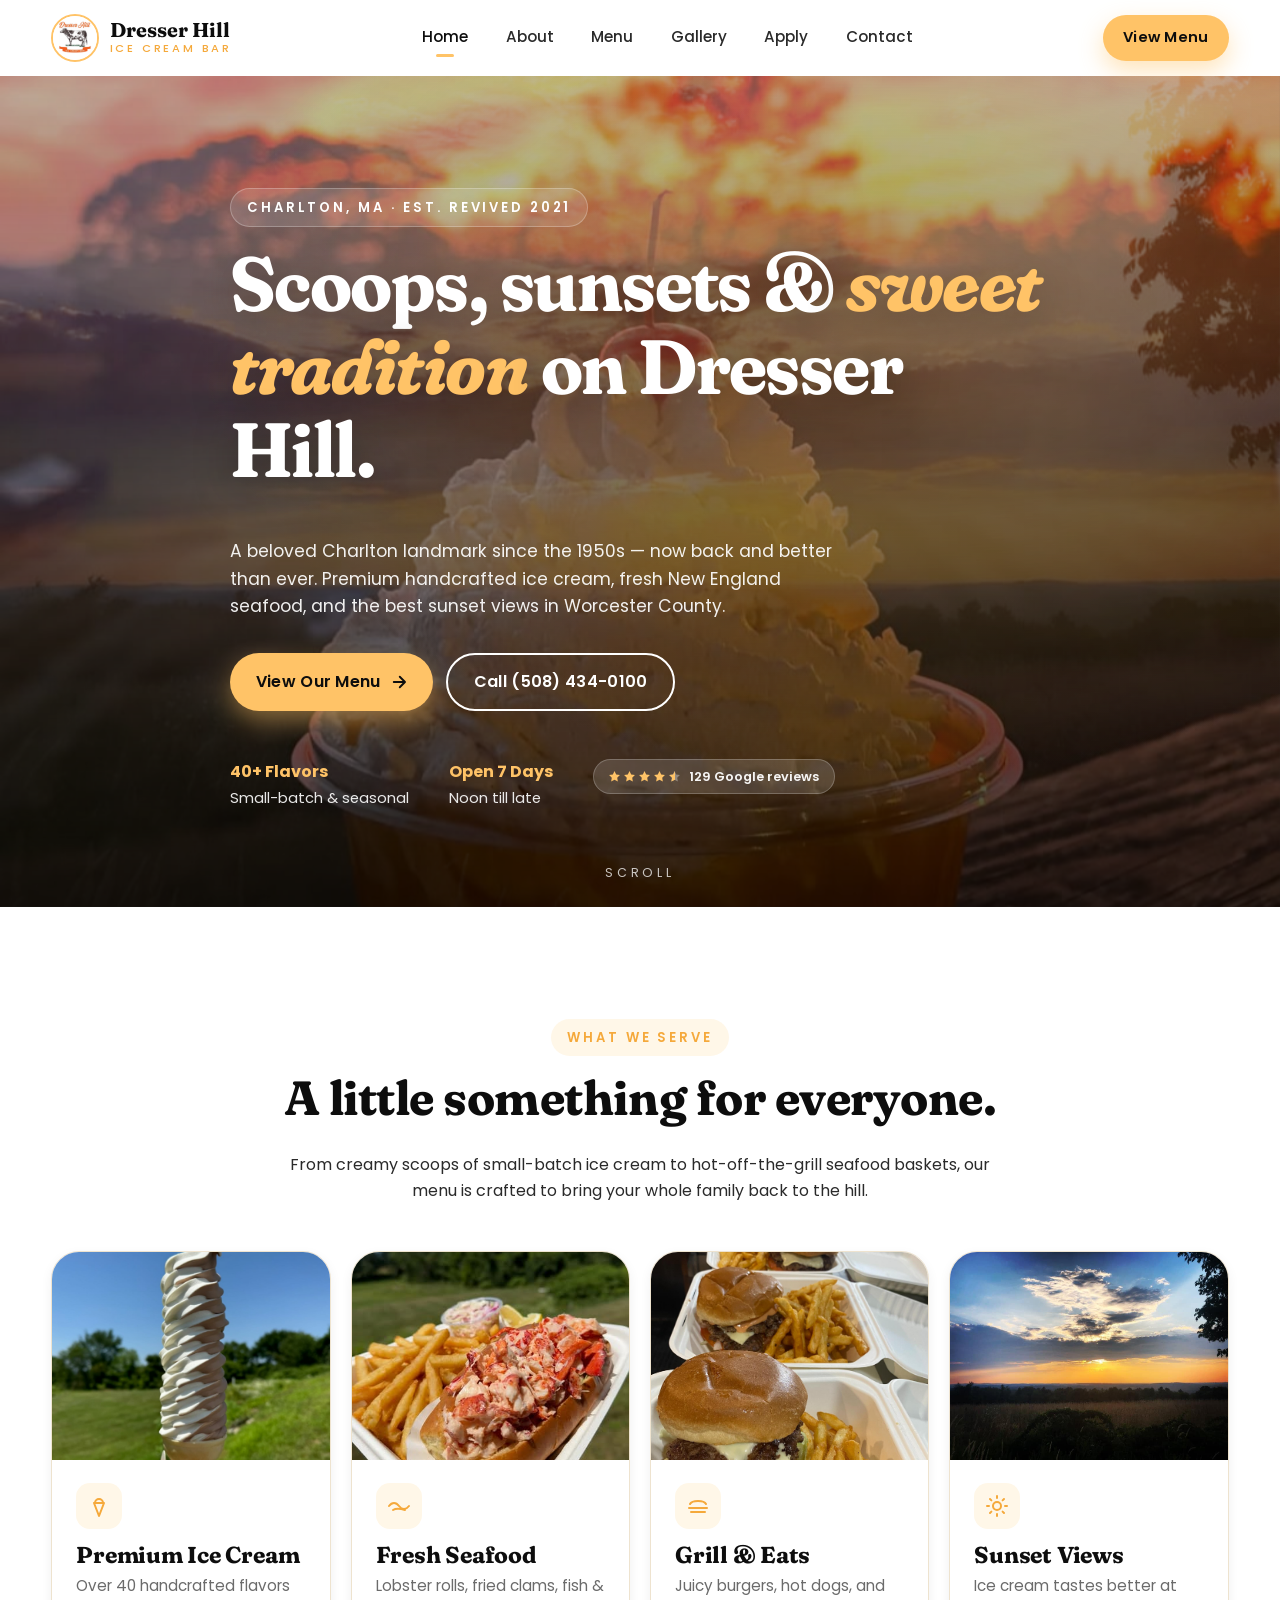
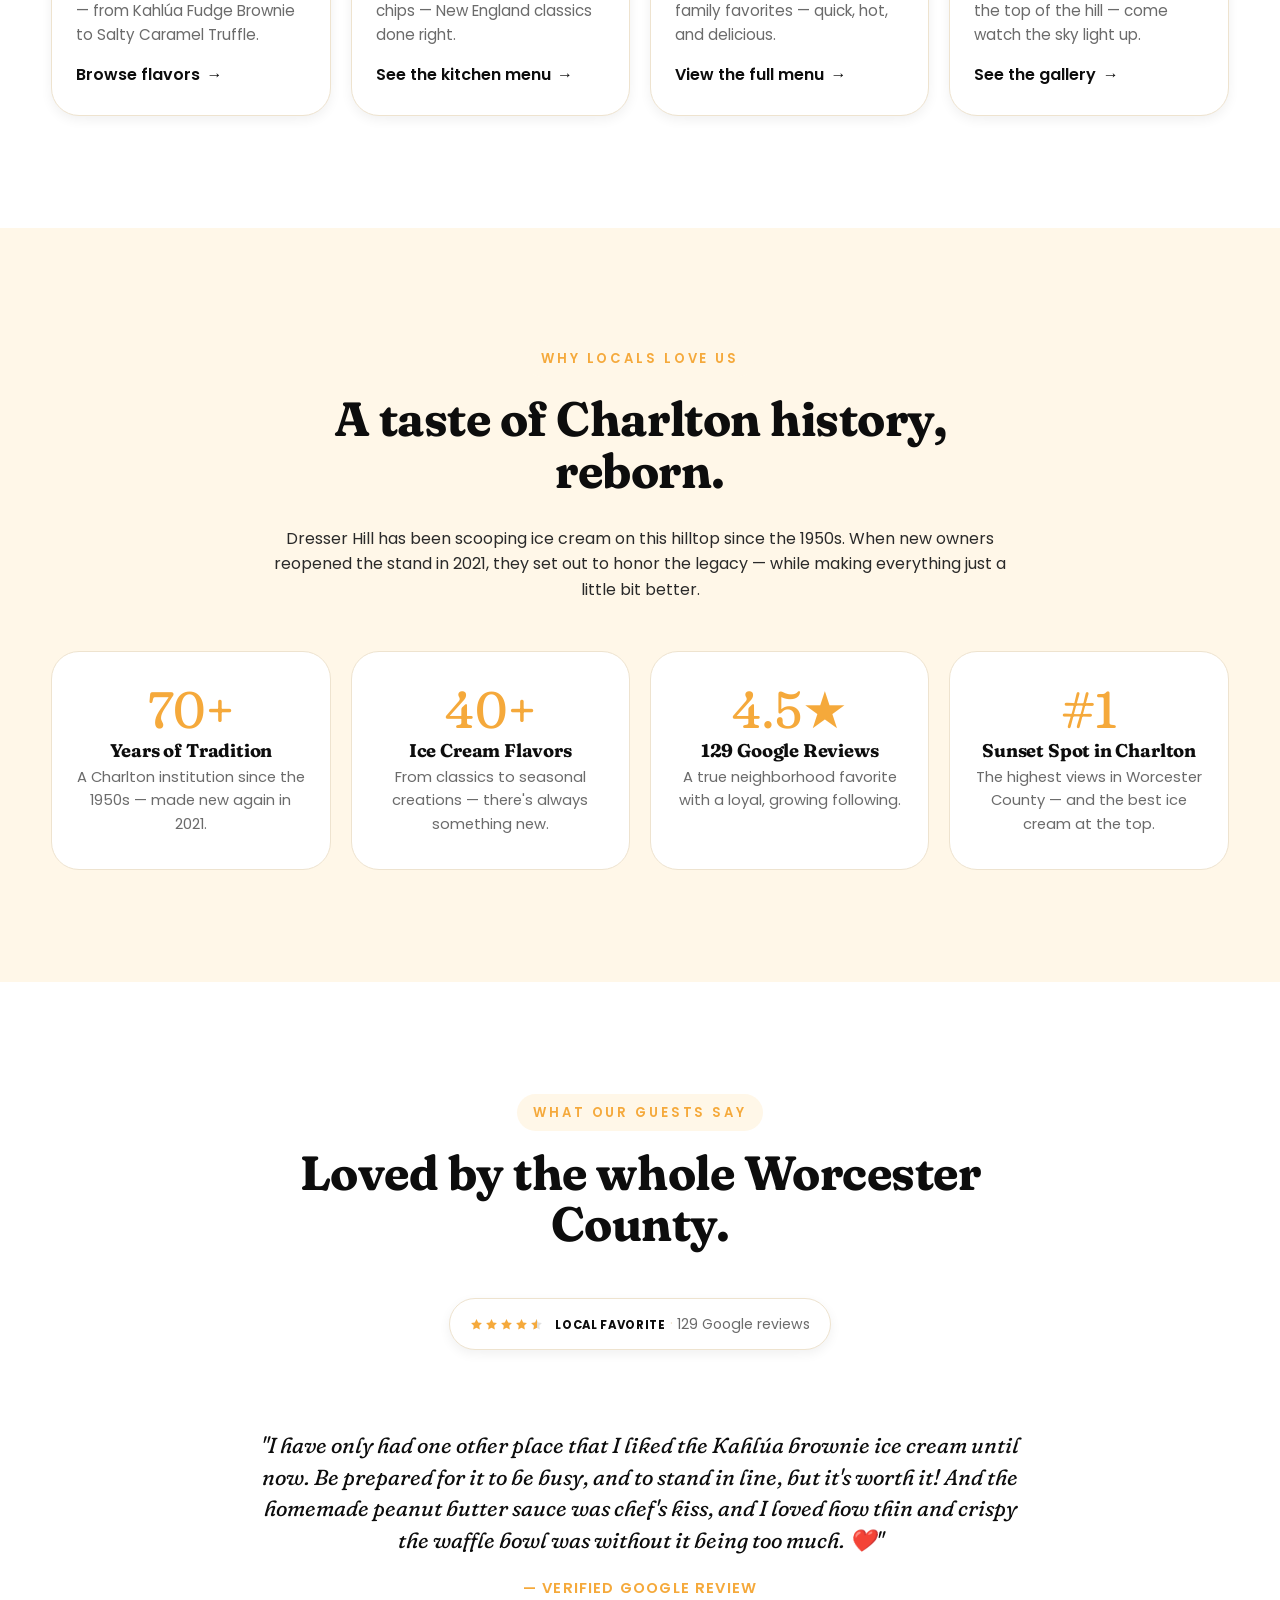
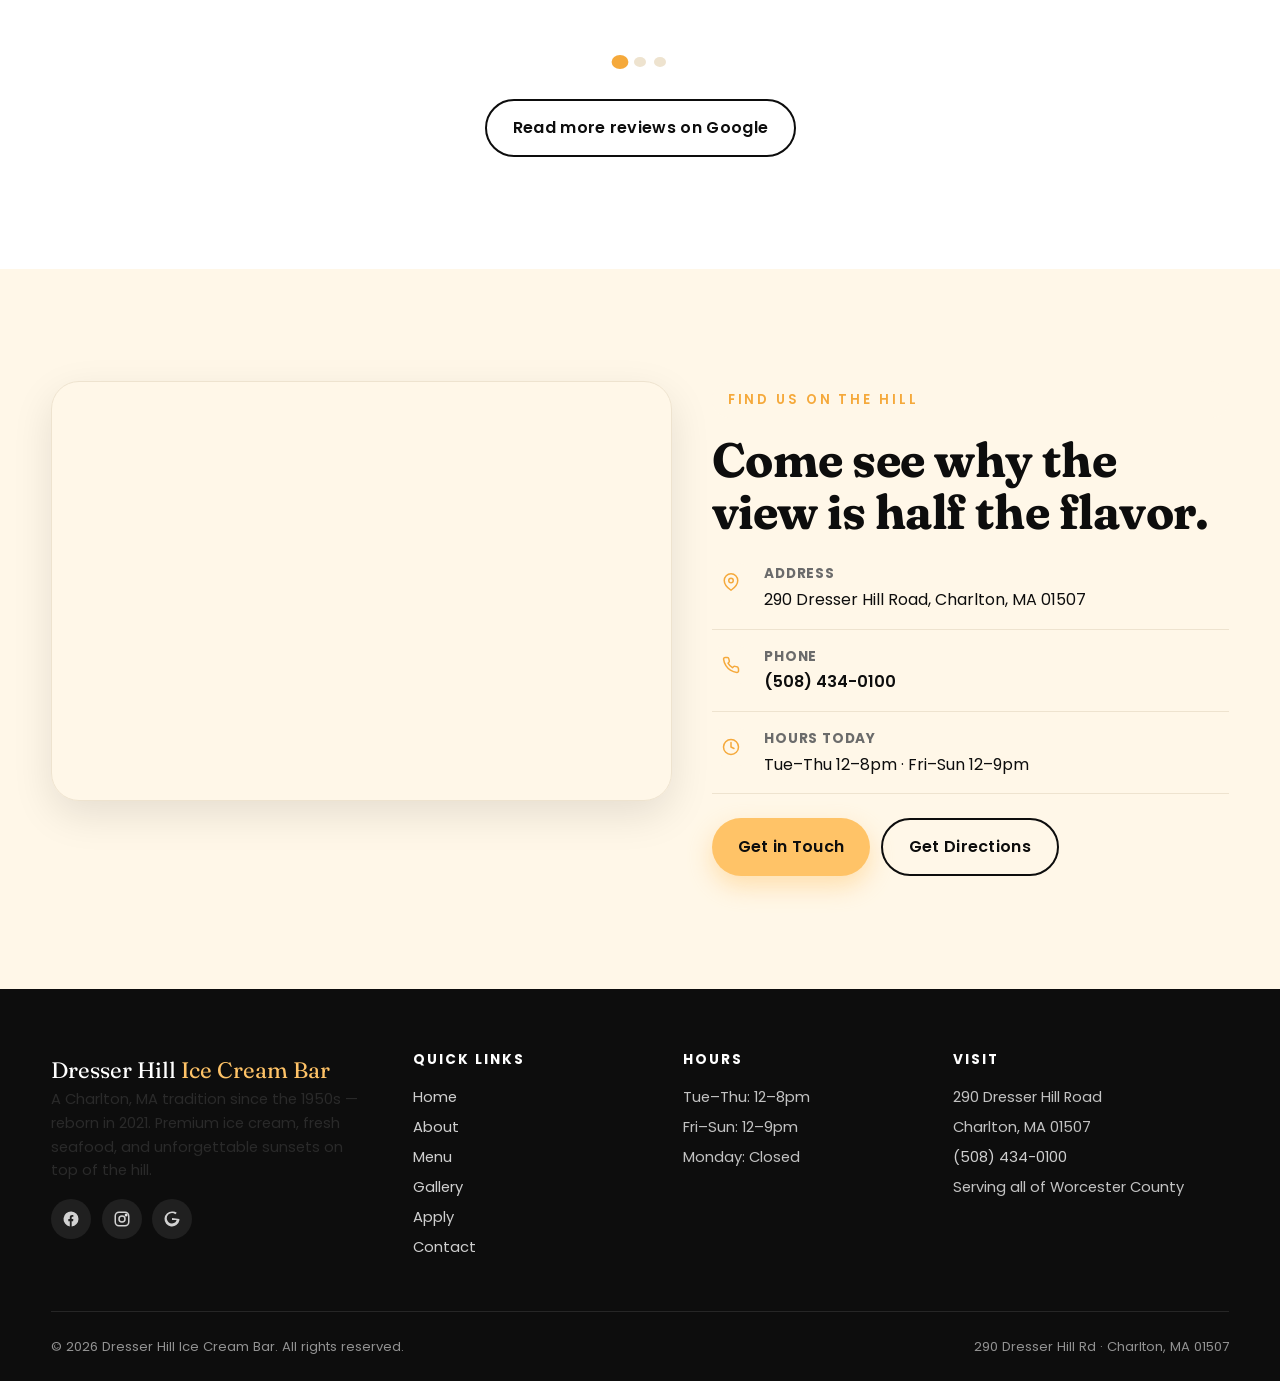
==== index.html @ 0f10ec92 "Initial commit: Dresser Hill Ice Cream Bar static site Made-with: Cursor" ====
<!DOCTYPE html>
<html lang="en">
<head>
<meta charset="UTF-8" />
<meta name="viewport" content="width=device-width, initial-scale=1.0" />
<title>Dresser Hill Ice Cream Bar — Charlton, MA | Ice Cream, Seafood & Sunset Views</title>
<meta name="description" content="A Charlton, MA tradition since the 1950s — handcrafted premium ice cream, fresh seafood, and the best sunset views in Worcester County. Open daily on Dresser Hill Road." />
<link rel="canonical" href="https://www.dresserhillicecreambar.com/" />

<!-- Open Graph / social -->
<meta property="og:type" content="restaurant" />
<meta property="og:title" content="Dresser Hill Ice Cream Bar — Charlton, MA" />
<meta property="og:description" content="Handcrafted premium ice cream, fresh seafood, and unforgettable sunsets atop Dresser Hill. A Charlton, MA tradition since the 1950s." />
<meta property="og:image" content="images/ice-cream-sunset.jpg" />
<meta property="og:locale" content="en_US" />
<meta name="twitter:card" content="summary_large_image" />

<!-- Fonts -->
<link rel="preconnect" href="https://fonts.googleapis.com" />
<link rel="preconnect" href="https://fonts.gstatic.com" crossorigin />
<link href="https://fonts.googleapis.com/css2?family=Fraunces:ital,opsz,wght,SOFT,WONK@0,9..144,400..800,30..100,0..1;1,9..144,400..700,30..100,0..1&family=Poppins:wght@300;400;500;600;700&display=swap" rel="stylesheet" />

<link rel="stylesheet" href="css/styles.css" />
<link rel="icon" href="images/logo.jpg" type="image/jpeg" />

<!-- Schema.org LocalBusiness -->
<script type="application/ld+json">
{
  "@context": "https://schema.org",
  "@type": "IceCreamShop",
  "name": "Dresser Hill Ice Cream Bar",
  "image": "https://www.dresserhillicecreambar.com/images/ice-cream-sunset.jpg",
  "url": "https://www.dresserhillicecreambar.com/",
  "telephone": "+1-508-434-0100",
  "priceRange": "$",
  "servesCuisine": ["Ice Cream", "Seafood", "American"],
  "address": {
    "@type": "PostalAddress",
    "streetAddress": "290 Dresser Hill Road",
    "addressLocality": "Charlton",
    "addressRegion": "MA",
    "postalCode": "01507",
    "addressCountry": "US"
  },
  "geo": { "@type": "GeoCoordinates", "latitude": 42.0922369, "longitude": -71.9698755 },
  "aggregateRating": { "@type": "AggregateRating", "ratingValue": "4.1", "reviewCount": "129" },
  "openingHoursSpecification": [
    { "@type": "OpeningHoursSpecification", "dayOfWeek": ["Tuesday","Wednesday","Thursday"], "opens": "12:00", "closes": "20:00" },
    { "@type": "OpeningHoursSpecification", "dayOfWeek": ["Friday","Saturday","Sunday"], "opens": "12:00", "closes": "21:00" }
  ],
  "sameAs": [
    "https://www.facebook.com/profile.php?id=61554546819414",
    "https://www.instagram.com/dresserhillicecreambar"
  ]
}
</script>
</head>
<body>

<!-- ============ HEADER ============ -->
<header class="header">
  <div class="container header__inner">
    <a href="index.html" class="brand" aria-label="Dresser Hill Ice Cream Bar home">
      <img src="images/logo.jpg" alt="Dresser Hill Ice Cream Bar logo" class="brand__logo" />
      <span class="brand__text">
        Dresser Hill
        <small>Ice Cream Bar</small>
      </span>
    </a>
    <nav class="nav" aria-label="Primary">
      <a href="index.html" class="active">Home</a>
      <a href="about.html">About</a>
      <a href="services.html">Menu</a>
      <a href="gallery.html">Gallery</a>
      <a href="apply.html">Apply</a>
      <a href="contact.html">Contact</a>
      <a href="services.html" class="btn btn--primary">View Menu</a>
    </nav>
    <a href="services.html" class="btn btn--primary header__cta">View Menu</a>
    <button class="menu-toggle" aria-label="Open menu" aria-expanded="false"><span></span></button>
  </div>
</header>

<!-- ============ HERO ============ -->
<section class="hero" role="banner">
  <div class="hero__bg hero__bg--main" aria-hidden="true"></div>
  <div class="hero__bg hero__bg--sunset" aria-hidden="true"></div>
  <div class="container hero__content">
    <span class="eyebrow hero__eyebrow">Charlton, MA · Est. Revived 2021</span>
    <h1>Scoops, sunsets &amp; <em>sweet tradition</em> on Dresser Hill.</h1>
    <p class="hero__lede">
      A beloved Charlton landmark since the 1950s — now back and better than ever.
      Premium handcrafted ice cream, fresh New England seafood, and the best sunset views in Worcester County.
    </p>
    <div class="hero__cta">
      <a href="services.html" class="btn btn--primary">View Our Menu
        <svg viewBox="0 0 24 24" fill="none" stroke="currentColor" stroke-width="2.5" stroke-linecap="round" stroke-linejoin="round"><path d="M5 12h14M13 5l7 7-7 7"/></svg>
      </a>
      <a href="tel:+15084340100" class="btn btn--ghost" style="border-color:#fff;color:#fff">Call (508) 434-0100</a>
    </div>
    <div class="hero__meta">
      <div><strong>40+ Flavors</strong>Small-batch & seasonal</div>
      <div><strong>Open 7 Days</strong>Noon till late</div>
      <div class="hero__meta-badge">
        <div class="hero__rating" aria-label="4.5 out of 5 stars on Google, 129 reviews">
          <span class="star-rating star-rating--hero" aria-hidden="true">
            <span class="star"><svg viewBox="0 0 24 24" fill="currentColor"><path d="M12 2l3.09 6.26L22 9.27l-5 4.87 1.18 6.88L12 17.77 5.82 21l1.18-6.88-5-4.87 6.91-1.01z"/></svg></span>
            <span class="star"><svg viewBox="0 0 24 24" fill="currentColor"><path d="M12 2l3.09 6.26L22 9.27l-5 4.87 1.18 6.88L12 17.77 5.82 21l1.18-6.88-5-4.87 6.91-1.01z"/></svg></span>
            <span class="star"><svg viewBox="0 0 24 24" fill="currentColor"><path d="M12 2l3.09 6.26L22 9.27l-5 4.87 1.18 6.88L12 17.77 5.82 21l1.18-6.88-5-4.87 6.91-1.01z"/></svg></span>
            <span class="star"><svg viewBox="0 0 24 24" fill="currentColor"><path d="M12 2l3.09 6.26L22 9.27l-5 4.87 1.18 6.88L12 17.77 5.82 21l1.18-6.88-5-4.87 6.91-1.01z"/></svg></span>
            <span class="star star--half"><svg viewBox="0 0 24 24" fill="currentColor"><path d="M12 2l3.09 6.26L22 9.27l-5 4.87 1.18 6.88L12 17.77 5.82 21l1.18-6.88-5-4.87 6.91-1.01z"/></svg></span>
          </span>
          <span class="hero__rating-count">129 Google reviews</span>
        </div>
      </div>
    </div>
  </div>
  <div class="hero__scroll" aria-hidden="true">Scroll</div>
</section>

<!-- ============ SERVICES OVERVIEW ============ -->
<section class="section" id="what-we-serve">
  <div class="container">
    <div class="section__head reveal">
      <span class="eyebrow">What We Serve</span>
      <h2>A little something for everyone.</h2>
      <p>From creamy scoops of small-batch ice cream to hot-off-the-grill seafood baskets, our menu is crafted to bring your whole family back to the hill.</p>
    </div>

    <div class="svc-grid">
      <a href="services.html#ice-cream" class="svc-card reveal" data-stagger="1">
        <div class="svc-card__media"><img src="images/soft-serve.jpg" alt="Towering soft serve ice cream cone" loading="lazy" /></div>
        <div class="svc-card__body">
          <div class="svc-card__icon">
            <svg width="24" height="24" viewBox="0 0 24 24" fill="none" stroke="currentColor" stroke-width="2" stroke-linecap="round" stroke-linejoin="round"><path d="M8 9a4 4 0 1 1 8 0"/><path d="M7 9h10l-5 13z"/></svg>
          </div>
          <h3>Premium Ice Cream</h3>
          <p>Over 40 handcrafted flavors — from Kahlúa Fudge Brownie to Salty Caramel Truffle.</p>
          <span class="svc-card__link">Browse flavors</span>
        </div>
      </a>

      <a href="services.html#seafood" class="svc-card reveal" data-stagger="2">
        <div class="svc-card__media"><img src="images/lobster-roll.jpg" alt="Fresh New England lobster roll" loading="lazy" /></div>
        <div class="svc-card__body">
          <div class="svc-card__icon">
            <svg width="24" height="24" viewBox="0 0 24 24" fill="none" stroke="currentColor" stroke-width="2" stroke-linecap="round" stroke-linejoin="round"><path d="M2 12c3-4 7-4 10 0s7 4 10 0"/><path d="M6 16c3-2 6-2 12 0"/></svg>
          </div>
          <h3>Fresh Seafood</h3>
          <p>Lobster rolls, fried clams, fish & chips — New England classics done right.</p>
          <span class="svc-card__link">See the kitchen menu</span>
        </div>
      </a>

      <a href="services.html#grill" class="svc-card reveal" data-stagger="3">
        <div class="svc-card__media"><img src="images/burgers.jpg" alt="Classic burger and fries" loading="lazy" /></div>
        <div class="svc-card__body">
          <div class="svc-card__icon">
            <svg width="24" height="24" viewBox="0 0 24 24" fill="none" stroke="currentColor" stroke-width="2" stroke-linecap="round" stroke-linejoin="round"><path d="M4 10c2-4 14-4 16 0"/><path d="M3 14h18"/><path d="M5 18h14"/></svg>
          </div>
          <h3>Grill &amp; Eats</h3>
          <p>Juicy burgers, hot dogs, and family favorites — quick, hot, and delicious.</p>
          <span class="svc-card__link">View the full menu</span>
        </div>
      </a>

      <a href="gallery.html" class="svc-card reveal" data-stagger="4">
        <div class="svc-card__media"><img src="images/sunset.jpg" alt="Sunset view from Dresser Hill" loading="lazy" /></div>
        <div class="svc-card__body">
          <div class="svc-card__icon">
            <svg width="24" height="24" viewBox="0 0 24 24" fill="none" stroke="currentColor" stroke-width="2" stroke-linecap="round" stroke-linejoin="round"><circle cx="12" cy="12" r="4"/><path d="M12 2v2M12 20v2M4 12H2M22 12h-2M5 5l1.4 1.4M17.6 17.6L19 19M5 19l1.4-1.4M17.6 6.4L19 5"/></svg>
          </div>
          <h3>Sunset Views</h3>
          <p>Ice cream tastes better at the top of the hill — come watch the sky light up.</p>
          <span class="svc-card__link">See the gallery</span>
        </div>
      </a>
    </div>
  </div>
</section>

<!-- ============ WHY CHOOSE US ============ -->
<section class="section section--tinted">
  <div class="container">
    <div class="section__head reveal">
      <span class="eyebrow">Why Locals Love Us</span>
      <h2>A taste of Charlton history, reborn.</h2>
      <p>Dresser Hill has been scooping ice cream on this hilltop since the 1950s. When new owners reopened the stand in 2021, they set out to honor the legacy — while making everything just a little bit better.</p>
    </div>
    <div class="why-grid">
      <div class="why-card reveal reveal--left" data-stagger="1">
        <div class="why-card__num">70+</div>
        <h3>Years of Tradition</h3>
        <p>A Charlton institution since the 1950s — made new again in 2021.</p>
      </div>
      <div class="why-card reveal reveal--left" data-stagger="2">
        <div class="why-card__num">40+</div>
        <h3>Ice Cream Flavors</h3>
        <p>From classics to seasonal creations — there's always something new.</p>
      </div>
      <div class="why-card reveal reveal--right" data-stagger="3">
        <div class="why-card__num">4.5★</div>
        <h3>129 Google Reviews</h3>
        <p>A true neighborhood favorite with a loyal, growing following.</p>
      </div>
      <div class="why-card reveal reveal--right" data-stagger="4">
        <div class="why-card__num">#1</div>
        <h3>Sunset Spot in Charlton</h3>
        <p>The highest views in Worcester County — and the best ice cream at the top.</p>
      </div>
    </div>
  </div>
</section>

<!-- ============ REVIEWS ============ -->
<section class="section reviews">
  <div class="container">
    <div class="section__head reveal">
      <span class="eyebrow">What Our Guests Say</span>
      <h2>Loved by the whole Worcester County.</h2>
    </div>
    <div class="reviews__rating reveal" aria-label="4.5 out of 5 stars on Google, local favorite, 129 reviews">
      <span class="star-rating star-rating--hero star-rating--light" aria-hidden="true">
        <span class="star"><svg viewBox="0 0 24 24" fill="currentColor"><path d="M12 2l3.09 6.26L22 9.27l-5 4.87 1.18 6.88L12 17.77 5.82 21l1.18-6.88-5-4.87 6.91-1.01z"/></svg></span>
        <span class="star"><svg viewBox="0 0 24 24" fill="currentColor"><path d="M12 2l3.09 6.26L22 9.27l-5 4.87 1.18 6.88L12 17.77 5.82 21l1.18-6.88-5-4.87 6.91-1.01z"/></svg></span>
        <span class="star"><svg viewBox="0 0 24 24" fill="currentColor"><path d="M12 2l3.09 6.26L22 9.27l-5 4.87 1.18 6.88L12 17.77 5.82 21l1.18-6.88-5-4.87 6.91-1.01z"/></svg></span>
        <span class="star"><svg viewBox="0 0 24 24" fill="currentColor"><path d="M12 2l3.09 6.26L22 9.27l-5 4.87 1.18 6.88L12 17.77 5.82 21l1.18-6.88-5-4.87 6.91-1.01z"/></svg></span>
        <span class="star star--half"><svg viewBox="0 0 24 24" fill="currentColor"><path d="M12 2l3.09 6.26L22 9.27l-5 4.87 1.18 6.88L12 17.77 5.82 21l1.18-6.88-5-4.87 6.91-1.01z"/></svg></span>
      </span>
      <span class="reviews__rating-text">
        <strong class="reviews__rating-label">Local Favorite</strong><span class="reviews__rating-sep">·</span><small>129 Google reviews</small>
      </span>
    </div>

    <div class="carousel reveal" aria-label="Customer testimonials">
      <div class="carousel__track">
        <article class="testimonial active">
          <blockquote>"I have only had one other place that I liked the Kahlúa brownie ice cream until now. Be prepared for it to be busy, and to stand in line, but it's worth it! And the homemade peanut butter sauce was chef's kiss, and I loved how thin and crispy the waffle bowl was without it being too much. ❤️"</blockquote>
          <cite>— Verified Google Review</cite>
        </article>
        <article class="testimonial">
          <blockquote>"Absolute gem of a spot. The ice cream is incredible and the sunset views from the hill are something every local should experience. Our family goes every week in summer."</blockquote>
          <cite>— Charlton, MA Customer</cite>
        </article>
        <article class="testimonial">
          <blockquote>"Fried seafood was perfect — crispy, fresh, and hot. Friendly staff, beautiful setting, and a line that moves fast. This is the spot in Central Mass."</blockquote>
          <cite>— Worcester County Regular</cite>
        </article>
      </div>
      <div class="carousel__dots" role="tablist"></div>
    </div>

    <div class="reviews__more reveal">
      <a href="https://www.google.com/maps/place/Dresser+Hill+Ice+Cream+Bar/@42.0917717,-71.9802799,15z/data=!4m18!1m9!3m8!1s0x89e6a14fed1266fb:0xdf90fa1345c26538!2sDresser+Hill+Ice+Cream+Bar!8m2!3d42.0917562!4d-71.9699802!9m1!1b1!16s%2Fg%2F11v5smmqs6!3m7!1s0x89e6a14fed1266fb:0xdf90fa1345c26538!8m2!3d42.0917562!4d-71.9699802!9m1!1b1!16s%2Fg%2F11v5smmqs6?entry=ttu&amp;g_ep=EgoyMDI2MDQxMi4wIKXMDSoASAFQAw%3D%3D" target="_blank" rel="noopener" class="btn btn--ghost">Read more reviews on Google</a>
    </div>
  </div>
</section>

<!-- ============ MAP + CONTACT CTA ============ -->
<section class="section section--tinted">
  <div class="container">
    <div class="locate">
      <div class="locate__map reveal reveal--left">
        <iframe
          src="https://www.google.com/maps?q=290+Dresser+Hill+Road,+Charlton,+MA+01507&output=embed"
          loading="lazy" referrerpolicy="no-referrer-when-downgrade"
          title="Map to Dresser Hill Ice Cream Bar"></iframe>
      </div>
      <div class="locate__info reveal reveal--right">
        <span class="eyebrow">Find Us on the Hill</span>
        <h2>Come see why the view is half the flavor.</h2>
        <div class="info-row">
          <span class="icon"><svg width="18" height="18" viewBox="0 0 24 24" fill="none" stroke="currentColor" stroke-width="2" stroke-linecap="round" stroke-linejoin="round"><path d="M21 10c0 7-9 13-9 13s-9-6-9-13a9 9 0 0 1 18 0z"/><circle cx="12" cy="10" r="3"/></svg></span>
          <div><strong>Address</strong>290 Dresser Hill Road, Charlton, MA 01507</div>
        </div>
        <div class="info-row">
          <span class="icon"><svg width="18" height="18" viewBox="0 0 24 24" fill="none" stroke="currentColor" stroke-width="2" stroke-linecap="round" stroke-linejoin="round"><path d="M22 16.9v3a2 2 0 0 1-2.2 2 19.8 19.8 0 0 1-8.6-3.1 19.5 19.5 0 0 1-6-6A19.8 19.8 0 0 1 2.1 4.2 2 2 0 0 1 4.1 2h3a2 2 0 0 1 2 1.7c.1.9.3 1.7.6 2.5a2 2 0 0 1-.5 2.1L8 9.6a16 16 0 0 0 6 6l1.3-1.3a2 2 0 0 1 2.1-.5c.8.3 1.6.5 2.5.6a2 2 0 0 1 1.7 2z"/></svg></span>
          <div><strong>Phone</strong><a href="tel:+15084340100">(508) 434-0100</a></div>
        </div>
        <div class="info-row">
          <span class="icon"><svg width="18" height="18" viewBox="0 0 24 24" fill="none" stroke="currentColor" stroke-width="2" stroke-linecap="round" stroke-linejoin="round"><circle cx="12" cy="12" r="10"/><path d="M12 6v6l4 2"/></svg></span>
          <div><strong>Hours Today</strong>Tue–Thu 12–8pm · Fri–Sun 12–9pm</div>
        </div>
        <div style="margin-top:1.5rem;display:flex;gap:.7rem;flex-wrap:wrap;">
          <a href="contact.html" class="btn btn--primary">Get in Touch</a>
          <a href="https://www.google.com/maps/dir/?api=1&destination=290+Dresser+Hill+Road+Charlton+MA" target="_blank" rel="noopener" class="btn btn--ghost">Get Directions</a>
        </div>
      </div>
    </div>
  </div>
</section>

<!-- ============ FOOTER ============ -->
<footer class="footer">
  <div class="container">
    <div class="footer__grid">
      <div class="footer__about">
        <div class="footer__brand">Dresser Hill <span>Ice Cream Bar</span></div>
        <p>A Charlton, MA tradition since the 1950s — reborn in 2021. Premium ice cream, fresh seafood, and unforgettable sunsets on top of the hill.</p>
        <div class="footer__socials" aria-label="Social media">
          <a href="https://www.facebook.com/profile.php?id=61554546819414" target="_blank" rel="noopener" aria-label="Facebook">
            <svg viewBox="0 0 24 24" fill="currentColor"><path d="M22 12a10 10 0 1 0-11.6 9.9v-7h-2V12h2V9.8c0-2 1.2-3.1 3-3.1.9 0 1.8.2 1.8.2v2h-1c-1 0-1.3.6-1.3 1.3V12h2.2l-.3 2.9h-1.9v7A10 10 0 0 0 22 12z"/></svg>
          </a>
          <a href="https://www.instagram.com/dresserhillicecreambar" target="_blank" rel="noopener" aria-label="Instagram">
            <svg viewBox="0 0 24 24" fill="none" stroke="currentColor" stroke-width="2"><rect x="3" y="3" width="18" height="18" rx="5"/><circle cx="12" cy="12" r="4"/><circle cx="17.5" cy="6.5" r="1" fill="currentColor"/></svg>
          </a>
          <a href="https://maps.app.goo.gl/nAyVSWf8aKPRnjjG9" target="_blank" rel="noopener" aria-label="Google">
            <svg viewBox="0 0 24 24" fill="currentColor"><path d="M12 10.8v2.6h6.1c-.3 1.6-2 4.6-6.1 4.6a6.9 6.9 0 1 1 0-14 6.2 6.2 0 0 1 4.4 1.7l2-2A9.2 9.2 0 0 0 12 2a10 10 0 1 0 9.8 12c0-.6.1-1.3.1-2L12 10.8z"/></svg>
          </a>
        </div>
      </div>
      <div>
        <h4>Quick Links</h4>
        <ul class="footer__list">
          <li><a href="index.html">Home</a></li>
          <li><a href="about.html">About</a></li>
          <li><a href="services.html">Menu</a></li>
          <li><a href="gallery.html">Gallery</a></li>
          <li><a href="apply.html">Apply</a></li>
          <li><a href="contact.html">Contact</a></li>
        </ul>
      </div>
      <div>
        <h4>Hours</h4>
        <ul class="footer__list">
          <li>Tue–Thu: 12–8pm</li>
          <li>Fri–Sun: 12–9pm</li>
          <li>Monday: Closed</li>
        </ul>
      </div>
      <div>
        <h4>Visit</h4>
        <ul class="footer__list">
          <li>290 Dresser Hill Road</li>
          <li>Charlton, MA 01507</li>
          <li><a href="tel:+15084340100">(508) 434-0100</a></li>
          <li>Serving all of Worcester County</li>
        </ul>
      </div>
    </div>
    <div class="footer__bottom">
      <div>© 2026 Dresser Hill Ice Cream Bar. All rights reserved.</div>
      <div>290 Dresser Hill Rd · Charlton, MA 01507</div>
    </div>
  </div>
</footer>

<button class="to-top" aria-label="Scroll to top">↑</button>

<script src="js/scripts.js"></script>
</body>
</html>
---- css/styles.css ----
/* =========================================================
   Dresser Hill Ice Cream Bar — Global Stylesheet
   Palette: #ffffff (primary) | #ffc367 (secondary) | #000000 (accent)
   ========================================================= */

:root {
  --white: #ffffff;
  --cream: #fff7e8;
  --amber: #ffc367;
  --amber-dark: #f5a93b;
  --ink: #0d0d0d;
  --soft-ink: #2a2a2a;
  --muted: #6b6b6b;
  --line: #eee3cf;
  --shadow-sm: 0 4px 12px rgba(0, 0, 0, 0.06);
  --shadow-md: 0 14px 40px rgba(0, 0, 0, 0.10);
  --shadow-lg: 0 24px 60px rgba(0, 0, 0, 0.18);
  --radius-sm: 10px;
  --radius-md: 18px;
  --radius-lg: 28px;
  --radius-pill: 999px;
  --font-display: "Fraunces", "Georgia", serif;
  --font-body: "Poppins", "Helvetica Neue", Arial, sans-serif;
  --container: 1200px;
  --ease: cubic-bezier(.2,.7,.2,1);
}

/* ---------- Reset & base ---------- */
*, *::before, *::after { box-sizing: border-box; }
html { scroll-behavior: smooth; }
html { overflow-x: clip; }
body {
  margin: 0;
  font-family: var(--font-body);
  color: var(--ink);
  background: var(--white);
  line-height: 1.6;
  -webkit-font-smoothing: antialiased;
  overflow-x: clip;
}
img { max-width: 100%; display: block; }
a { color: inherit; text-decoration: none; }
button { font: inherit; cursor: pointer; border: 0; background: none; color: inherit; }

h1, h2, h3, h4 {
  font-family: var(--font-display);
  font-weight: 700;
  line-height: 1.08;
  letter-spacing: -0.01em;
  margin: 0 0 .6em;
  font-variation-settings: "SOFT" 70, "WONK" 1;
}
h1 { font-size: clamp(2.4rem, 5.2vw, 4.4rem); }
h2 { font-size: clamp(1.9rem, 3.8vw, 3rem); }
h3 { font-size: clamp(1.2rem, 1.8vw, 1.5rem); }
p  { margin: 0 0 1em; color: var(--soft-ink); }

.container {
  width: min(92%, var(--container));
  margin-inline: auto;
}

.eyebrow {
  display: inline-block;
  font-family: var(--font-body);
  font-weight: 600;
  font-size: .82rem;
  letter-spacing: .22em;
  text-transform: uppercase;
  color: var(--amber-dark);
  background: var(--cream);
  padding: .5rem 1rem;
  border-radius: var(--radius-pill);
  margin-bottom: 1rem;
}

.section {
  padding: clamp(4rem, 9vw, 7rem) 0;
  position: relative;
}
.section--tinted { background: var(--cream); }
.section--dark { background: var(--ink); color: var(--white); }
.section--dark p { color: #d8d8d8; }
.section__head { max-width: 740px; margin: 0 auto 3rem; text-align: center; }

/* ---------- Buttons ---------- */
.btn {
  display: inline-flex;
  align-items: center;
  gap: .55rem;
  padding: .9rem 1.6rem;
  border-radius: var(--radius-pill);
  font-weight: 600;
  letter-spacing: .02em;
  transition: transform .25s var(--ease), box-shadow .25s var(--ease), background .25s var(--ease), color .25s var(--ease);
  white-space: nowrap;
  will-change: transform;
}
.btn--primary {
  background: var(--amber);
  color: var(--ink);
  box-shadow: 0 10px 24px rgba(255,195,103,.45);
}
.btn--primary:hover {
  transform: translateY(-3px) scale(1.03);
  box-shadow: 0 18px 36px rgba(255,195,103,.55);
  background: var(--amber-dark);
}
.btn--ghost {
  background: transparent;
  color: var(--ink);
  border: 2px solid var(--ink);
}
.btn--ghost:hover {
  background: var(--ink);
  color: var(--white);
  transform: translateY(-3px);
}
.btn--dark {
  background: var(--ink);
  color: var(--white);
}
.btn--dark:hover {
  transform: translateY(-3px);
  background: var(--amber);
  color: var(--ink);
}
.btn svg { width: 18px; height: 18px; }

/* ---------- Header ---------- */
.header {
  position: sticky;
  top: 0;
  z-index: 50;
  backdrop-filter: saturate(160%) blur(14px);
  background: rgba(255,255,255,.82);
  border-bottom: 1px solid transparent;
  transition: background .3s var(--ease), border-color .3s var(--ease), box-shadow .3s var(--ease);
}
.header.scrolled {
  background: rgba(255,255,255,.96);
  border-bottom-color: var(--line);
  box-shadow: var(--shadow-sm);
}
.header__inner {
  display: flex;
  align-items: center;
  justify-content: space-between;
  gap: 1.2rem;
  padding: .85rem 0;
}
.header__cta { font-size: .92rem; padding: .7rem 1.25rem; }
@media (max-width: 900px) { .header__cta { display: none; } }
.brand {
  display: flex;
  align-items: center;
  gap: .65rem;
  font-family: var(--font-display);
  font-weight: 700;
  font-size: 1.25rem;
  color: var(--ink);
}
.brand__logo {
  width: 48px;
  height: 48px;
  border-radius: 50%;
  object-fit: cover;
  border: 2px solid var(--amber);
  background: var(--white);
}
.brand__text { line-height: 1; }
.brand__text small {
  display: block;
  font-family: var(--font-body);
  font-weight: 500;
  font-size: .7rem;
  letter-spacing: .25em;
  text-transform: uppercase;
  color: var(--amber-dark);
  margin-top: 3px;
}

.nav { display: flex; align-items: center; gap: .35rem; }
.nav a {
  padding: .55rem 1rem;
  border-radius: var(--radius-pill);
  font-weight: 500;
  font-size: .95rem;
  color: var(--soft-ink);
  transition: color .2s var(--ease), background .2s var(--ease);
  position: relative;
}
.nav a:hover { color: var(--ink); background: var(--cream); }
.nav a.active { color: var(--ink); }
.nav a.active::after {
  content: "";
  position: absolute;
  left: 50%;
  bottom: 2px;
  transform: translateX(-50%);
  width: 18px;
  height: 3px;
  border-radius: 3px;
  background: var(--amber);
}

.header .btn { padding: .7rem 1.25rem; font-size: .92rem; }
.nav > .btn { display: none; }
@media (max-width: 900px) { .nav > .btn { display: inline-flex; } }

.menu-toggle {
  display: none;
  width: 44px;
  height: 44px;
  border-radius: 50%;
  background: var(--cream);
  align-items: center;
  justify-content: center;
}
.menu-toggle span, .menu-toggle span::before, .menu-toggle span::after {
  content: "";
  display: block;
  width: 18px;
  height: 2px;
  background: var(--ink);
  border-radius: 2px;
  transition: transform .3s var(--ease), top .3s var(--ease), opacity .2s;
  position: relative;
}
.menu-toggle span::before { position: absolute; top: -6px; }
.menu-toggle span::after  { position: absolute; top:  6px; }
.menu-toggle.open span { background: transparent; }
.menu-toggle.open span::before { top: 0; transform: rotate(45deg); }
.menu-toggle.open span::after  { top: 0; transform: rotate(-45deg); }

@media (max-width: 900px) {
  /* Mobile menu lives inside the header (no fixed overlay) — bar + dropdown share one solid block */
  .header {
    backdrop-filter: none;
    -webkit-backdrop-filter: none;
    background: var(--white);
    z-index: 100;
    isolation: isolate;
  }
  .header.scrolled {
    background: var(--white);
  }
  html {
    overscroll-behavior-x: none;
    overscroll-behavior-y: contain;
  }

  .header__inner {
    flex-wrap: wrap;
    align-items: center;
    padding: .7rem 0;
    row-gap: 0;
  }
  .brand {
    order: 1;
    min-width: 0;
    flex: 0 1 auto;
  }
  .menu-toggle {
    order: 2;
    margin-left: auto;
    flex-shrink: 0;
    display: inline-flex;
  }
  .nav {
    order: 3;
    flex-basis: 100%;
    width: 100%;
    position: relative;
    left: auto;
    right: auto;
    top: auto;
    z-index: auto;
    flex-direction: column;
    align-items: stretch;
    gap: 0;
    max-height: 0;
    overflow: hidden;
    padding: 0;
    margin: 0;
    background: var(--white);
    border-top: 0;
    border-bottom: 0;
    box-shadow: none;
    transform: none;
    transition: max-height 0.45s var(--ease), padding-block 0.45s var(--ease);
    pointer-events: none;
    -webkit-overflow-scrolling: touch;
  }
  .nav.open {
    max-height: min(75vh, 560px);
    overflow-x: hidden;
    overflow-y: auto;
    overscroll-behavior: contain;
    padding: 0.75rem 0 calc(0.75rem + env(safe-area-inset-bottom, 0px));
    border-top: 1px solid var(--line);
    border-bottom: 1px solid var(--line);
    box-shadow: var(--shadow-md);
    pointer-events: auto;
    touch-action: pan-y;
  }
  .nav a { padding: .95rem .8rem; border-radius: var(--radius-sm); font-size: 1.05rem; }
  .nav a.active::after { left: .9rem; transform: none; }
  .nav .btn { margin-top: .6rem; justify-content: center; }
}

/* ---------- Hero ---------- */
.hero {
  position: relative;
  min-height: min(92vh, 900px);
  display: flex;
  align-items: center;
  color: var(--white);
  overflow: hidden;
  isolation: isolate;
}
.hero__bg {
  position: absolute;
  inset: -8% 0 0 0;
  z-index: -2;
  background-size: cover;
  background-position: center;
  will-change: transform;
}
.hero__bg--sunset {
  background-image: url("../images/sunset.jpg");
  opacity: .55;
  mix-blend-mode: screen;
}
.hero__bg--main {
  background-image: url("../images/ice-cream-sunset.jpg");
}
.hero::before {
  content: "";
  position: absolute;
  inset: 0;
  background:
    linear-gradient(180deg, rgba(0,0,0,.25) 0%, rgba(0,0,0,.45) 55%, rgba(0,0,0,.75) 100%),
    radial-gradient(ellipse at 70% 30%, rgba(255,195,103,.35), transparent 55%);
  z-index: -1;
}
.hero__content {
  padding: 7rem 0 6rem;
  max-width: 820px;
  animation: fadeUp 1.1s var(--ease) both;
}
.hero h1 {
  color: var(--white);
  font-size: clamp(2.8rem, 6vw, 5.2rem);
  letter-spacing: -0.02em;
  text-shadow: 0 8px 40px rgba(0,0,0,.35);
}
.hero h1 em {
  font-style: italic;
  color: var(--amber);
  font-variation-settings: "SOFT" 100, "WONK" 1;
}
.hero__lede {
  color: rgba(255,255,255,.92);
  font-size: clamp(1.05rem, 1.35vw, 1.25rem);
  max-width: 620px;
  margin-bottom: 2rem;
}
.hero__eyebrow {
  background: rgba(255,255,255,.12);
  color: var(--white);
  backdrop-filter: blur(8px);
  border: 1px solid rgba(255,255,255,.25);
}
.hero__cta {
  display: flex;
  flex-wrap: wrap;
  gap: .8rem;
  margin-top: 1.2rem;
}
.hero__meta {
  display: flex;
  flex-wrap: wrap;
  gap: 2rem 2.5rem;
  margin-top: 3rem;
  color: rgba(255,255,255,.9);
  font-size: .92rem;
}
.hero__meta strong { display: block; color: var(--amber); font-weight: 700; margin-bottom: 2px; font-size: 1rem; }
.hero__scroll {
  position: absolute;
  bottom: 1.5rem;
  left: 50%;
  transform: translateX(-50%);
  color: rgba(255,255,255,.75);
  font-size: .78rem;
  letter-spacing: .3em;
  text-transform: uppercase;
  animation: bob 2.4s ease-in-out infinite;
}

/* Page header (non-home) */
.page-hero {
  position: relative;
  padding: clamp(5rem, 9vw, 8rem) 0 clamp(3.5rem, 6vw, 5rem);
  background:
    linear-gradient(135deg, rgba(0,0,0,.55), rgba(0,0,0,.2)),
    var(--amber);
  color: var(--white);
  overflow: hidden;
  isolation: isolate;
}
.page-hero::after {
  content: "";
  position: absolute;
  inset: 0;
  z-index: -1;
  background-image: url("../images/sunset.jpg");
  background-size: cover;
  background-position: center;
  opacity: .35;
}
.page-hero h1 { color: var(--white); margin-bottom: .6rem; }
.page-hero p { color: rgba(255,255,255,.92); max-width: 620px; margin: 0; }
.page-hero .eyebrow { background: rgba(255,255,255,.15); color: var(--white); border: 1px solid rgba(255,255,255,.3); }

/* ---------- Reveal animations ---------- */
.reveal { opacity: 0; transform: translateY(34px); transition: opacity .9s var(--ease), transform .9s var(--ease); }
.reveal.in { opacity: 1; transform: translateY(0); }
.reveal--left { transform: translateX(-40px); }
.reveal--left.in { transform: translateX(0); }
.reveal--right { transform: translateX(40px); }
.reveal--right.in { transform: translateX(0); }
.reveal[data-stagger="1"] { transition-delay: .1s; }
.reveal[data-stagger="2"] { transition-delay: .2s; }
.reveal[data-stagger="3"] { transition-delay: .3s; }
.reveal[data-stagger="4"] { transition-delay: .4s; }
.reveal[data-stagger="5"] { transition-delay: .5s; }

@keyframes fadeUp {
  from { opacity: 0; transform: translateY(28px); }
  to   { opacity: 1; transform: translateY(0); }
}
@keyframes bob {
  0%,100% { transform: translate(-50%, 0); }
  50%     { transform: translate(-50%, 8px); }
}

/* ---------- Services cards (home overview) ---------- */
.svc-grid {
  display: grid;
  gap: 1.25rem;
  grid-template-columns: repeat(auto-fit, minmax(260px, 1fr));
}
.svc-card {
  position: relative;
  display: block;
  background: var(--white);
  border-radius: var(--radius-lg);
  overflow: hidden;
  box-shadow: var(--shadow-sm);
  border: 1px solid var(--line);
  transition: transform .35s var(--ease), box-shadow .35s var(--ease);
  isolation: isolate;
}
.svc-card:hover {
  transform: translateY(-8px);
  box-shadow: var(--shadow-md);
}
.svc-card__media {
  aspect-ratio: 4/3;
  overflow: hidden;
  background: var(--cream);
}
.svc-card__media img {
  width: 100%; height: 100%; object-fit: cover;
  transition: transform .7s var(--ease);
}
.svc-card:hover .svc-card__media img { transform: scale(1.07); }
.svc-card__body { padding: 1.4rem 1.5rem 1.75rem; }
.svc-card__icon {
  width: 46px; height: 46px;
  display: grid; place-items: center;
  background: var(--cream);
  border-radius: 14px;
  margin-bottom: .9rem;
  color: var(--amber-dark);
}
.svc-card h3 { margin-bottom: .4rem; }
.svc-card p  { color: var(--muted); font-size: .95rem; margin-bottom: .9rem; }
.svc-card__link {
  display: inline-flex;
  align-items: center;
  gap: .4rem;
  font-weight: 600;
  color: var(--ink);
}
.svc-card__link::after { content: "→"; transition: transform .25s var(--ease); }
.svc-card:hover .svc-card__link::after { transform: translateX(4px); }

/* ---------- Why choose us ---------- */
.why-grid {
  display: grid;
  gap: 1.25rem;
  grid-template-columns: repeat(auto-fit, minmax(220px, 1fr));
}
.why-card {
  padding: 2rem 1.5rem;
  border-radius: var(--radius-lg);
  background: var(--white);
  border: 1px solid var(--line);
  transition: transform .35s var(--ease), box-shadow .35s var(--ease), border-color .35s var(--ease);
  text-align: center;
}
.why-card:hover {
  transform: translateY(-6px);
  border-color: var(--amber);
  box-shadow: 0 18px 40px rgba(255,195,103,.25);
}
.why-card__num {
  font-family: var(--font-display);
  font-size: clamp(2.6rem, 4vw, 3.4rem);
  line-height: 1;
  color: var(--amber-dark);
  margin-bottom: .4rem;
  font-variation-settings: "SOFT" 100, "WONK" 1;
}
.why-card h3 { font-size: 1.15rem; margin-bottom: .3rem; }
.why-card p { font-size: .92rem; color: var(--muted); margin: 0; }

/* ---------- Testimonials ---------- */
.reviews {
  text-align: center;
}
.reviews__rating {
  display: inline-flex;
  align-items: center;
  justify-content: center;
  flex-wrap: wrap;
  gap: .55rem .75rem;
  padding: .8rem 1.25rem;
  border-radius: var(--radius-pill);
  background: var(--white);
  border: 1px solid var(--line);
  box-shadow: var(--shadow-sm);
  margin-bottom: 2.5rem;
}
.reviews__rating-text {
  display: inline-flex;
  align-items: baseline;
  flex-wrap: wrap;
  gap: 0 .25rem;
  font-size: .95rem;
  color: var(--soft-ink);
}
.reviews__rating-label {
  font-weight: 700;
  color: var(--ink);
  text-transform: uppercase;
  letter-spacing: .06em;
  font-size: .72rem;
}
.reviews__rating-sep { color: var(--line); font-weight: 400; }
.reviews__rating small { color: var(--muted); font-size: .88rem; }

.carousel {
  position: relative;
  max-width: 820px;
  margin: 0 auto;
}
.carousel__track {
  display: grid;
  grid-template-columns: 1fr;
}
.testimonial {
  grid-column: 1 / -1;
  grid-row: 1 / 2;
  opacity: 0;
  transition: opacity .5s var(--ease);
  pointer-events: none;
  padding: 2.5rem 1.5rem;
}
.testimonial.active { opacity: 1; pointer-events: auto; position: relative; }
.testimonial blockquote {
  font-family: var(--font-display);
  font-style: italic;
  font-size: clamp(1.15rem, 1.7vw, 1.45rem);
  line-height: 1.45;
  color: var(--ink);
  margin: 0 0 1.3rem;
  font-variation-settings: "SOFT" 100;
}
.testimonial cite {
  display: block;
  font-style: normal;
  font-weight: 600;
  color: var(--amber-dark);
  font-size: .92rem;
  letter-spacing: .08em;
  text-transform: uppercase;
}
.carousel__dots {
  display: flex;
  justify-content: center;
  gap: .5rem;
  margin-top: 1rem;
}
.carousel__dots button {
  width: 10px; height: 10px; border-radius: 50%;
  background: var(--line);
  transition: background .25s, transform .25s;
}
.carousel__dots button.active { background: var(--amber-dark); transform: scale(1.4); }

.reviews__more {
  margin-top: 2rem;
}

/* ---------- Map / contact CTA ---------- */
.locate {
  display: grid;
  grid-template-columns: 1.2fr 1fr;
  gap: 2.5rem;
  align-items: stretch;
}
.locate__map {
  border-radius: var(--radius-lg);
  overflow: hidden;
  min-height: 420px;
  height: 420px;
  box-shadow: var(--shadow-md);
  border: 1px solid var(--line);
  position: relative;
}
.locate__map iframe {
  position: absolute;
  inset: 0;
  width: 100%;
  height: 100%;
  min-height: 100%;
  display: block;
  border: 0;
}
.locate__info { display: flex; flex-direction: column; justify-content: center; }
.locate__info h2 { margin-bottom: .6rem; }
.locate__info .info-row {
  display: flex;
  gap: .9rem;
  align-items: flex-start;
  padding: 1rem 0;
  border-bottom: 1px solid var(--line);
}
.locate__info .info-row:last-of-type { border-bottom: 0; }
.locate__info .info-row .icon {
  width: 38px; height: 38px;
  flex: none;
  border-radius: 12px;
  background: var(--cream);
  display: grid; place-items: center;
  color: var(--amber-dark);
}
.locate__info .info-row strong { display: block; font-size: .85rem; color: var(--muted); letter-spacing: .06em; text-transform: uppercase; margin-bottom: 2px; }
.locate__info a { font-weight: 600; }
.locate__info a:hover { color: var(--amber-dark); }
@media (max-width: 820px) {
  .locate { grid-template-columns: 1fr; }
  .locate__map { min-height: 300px; height: 300px; }
}

/* ---------- About page ---------- */
.story {
  display: grid;
  grid-template-columns: 1.05fr 1fr;
  gap: 3rem;
  align-items: center;
}
.story__media {
  position: relative;
  border-radius: var(--radius-lg);
  overflow: hidden;
  box-shadow: var(--shadow-md);
  aspect-ratio: 4/5;
}
.story__media img { width: 100%; height: 100%; object-fit: cover; }
.story__badge {
  position: absolute;
  top: 1rem; left: 1rem;
  background: var(--amber);
  color: var(--ink);
  padding: .6rem .9rem;
  border-radius: var(--radius-pill);
  font-weight: 700;
  font-size: .85rem;
  letter-spacing: .08em;
  text-transform: uppercase;
  box-shadow: var(--shadow-sm);
}
@media (max-width: 900px) { .story { grid-template-columns: 1fr; gap: 2rem; } }

.values {
  display: grid;
  grid-template-columns: repeat(auto-fit, minmax(240px, 1fr));
  gap: 1.25rem;
}
.value-card {
  padding: 1.75rem;
  background: var(--white);
  border-radius: var(--radius-lg);
  border: 1px solid var(--line);
  transition: border-color .3s, transform .3s;
}
.value-card:hover { border-color: var(--amber); transform: translateY(-4px); }
.value-card h3 { margin-bottom: .4rem; font-size: 1.15rem; }
.value-card p { color: var(--muted); margin: 0; font-size: .95rem; }
.value-card .value-icon {
  width: 44px; height: 44px;
  border-radius: 12px;
  background: var(--cream);
  display: grid; place-items: center;
  margin-bottom: .8rem;
  color: var(--amber-dark);
}

/* Timeline */
.timeline {
  max-width: 820px;
  margin: 0 auto;
  position: relative;
  padding: 1rem 0;
}
.timeline::before {
  content: "";
  position: absolute;
  top: 0; bottom: 0;
  left: 18px;
  width: 2px;
  background: linear-gradient(180deg, var(--amber), var(--line));
  border-radius: 2px;
}
.timeline__item { position: relative; padding: 0 0 2rem 3.5rem; }
.timeline__item::before {
  content: "";
  position: absolute;
  left: 10px; top: 6px;
  width: 18px; height: 18px;
  border-radius: 50%;
  background: var(--amber);
  border: 4px solid var(--white);
  box-shadow: 0 0 0 2px var(--amber);
}
.timeline__year {
  font-family: var(--font-display);
  font-size: 1.5rem;
  font-weight: 700;
  color: var(--ink);
}
.timeline__item h3 { margin: .2rem 0 .4rem; font-size: 1.15rem; }
.timeline__item p  { margin: 0; color: var(--muted); }

/* ---------- Services page ---------- */
.flagship {
  display: grid;
  grid-template-columns: 1fr 1fr;
  gap: 3rem;
  align-items: center;
  padding: 2rem;
  background: var(--white);
  border-radius: var(--radius-lg);
  box-shadow: var(--shadow-md);
  border: 1px solid var(--line);
}
.flagship__media {
  aspect-ratio: 4/3;
  border-radius: var(--radius-md);
  overflow: hidden;
}
.flagship__media img { width: 100%; height: 100%; object-fit: cover; }
.flagship__body h2 { margin-bottom: .8rem; }
.flagship__body .eyebrow { background: var(--cream); }
@media (max-width: 820px) { .flagship { grid-template-columns: 1fr; padding: 1.25rem; gap: 1.5rem; } }

.service-block {
  display: grid;
  grid-template-columns: 1fr 1fr;
  gap: 2.5rem;
  align-items: center;
  padding: 3rem 0;
  border-bottom: 1px solid var(--line);
}
.service-block:last-child { border-bottom: 0; }
.service-block:nth-child(even) .service-block__media { order: 2; }
.service-block__media {
  aspect-ratio: 4/3;
  border-radius: var(--radius-lg);
  overflow: hidden;
  box-shadow: var(--shadow-md);
}
.service-block__media img { width: 100%; height: 100%; object-fit: cover; transition: transform .7s var(--ease); }
.service-block__media:hover img { transform: scale(1.05); }
.service-block h2 { margin-bottom: .5rem; }
.service-block__ctas { display: flex; flex-wrap: wrap; gap: .7rem; margin-top: 1rem; }
@media (max-width: 820px) {
  .service-block { grid-template-columns: 1fr; gap: 1.5rem; padding: 2rem 0; }
  .service-block:nth-child(even) .service-block__media { order: 0; }
}

/* Flavor grid */
.flavors {
  background: var(--white);
  border-radius: var(--radius-lg);
  padding: 2rem;
  border: 1px solid var(--line);
  box-shadow: var(--shadow-sm);
}
.flavors__grid {
  display: grid;
  gap: .5rem .75rem;
  grid-template-columns: repeat(auto-fill, minmax(170px, 1fr));
}
.flavor {
  padding: .55rem .85rem;
  background: var(--cream);
  border-radius: var(--radius-pill);
  font-size: .9rem;
  font-weight: 500;
  color: var(--soft-ink);
  display: inline-flex;
  align-items: center;
  gap: .4rem;
  transition: transform .2s var(--ease), background .2s;
}
.flavor:hover { background: var(--amber); transform: translateY(-2px); }
.flavor--seasonal::after {
  content: "Seasonal";
  font-size: .65rem;
  background: var(--ink);
  color: var(--white);
  padding: 2px 6px;
  border-radius: var(--radius-pill);
  letter-spacing: .05em;
  text-transform: uppercase;
}

/* ---------- Gallery ---------- */
.filters {
  display: flex;
  justify-content: center;
  flex-wrap: wrap;
  gap: .5rem;
  margin-bottom: 2rem;
}
.filter-btn {
  padding: .55rem 1.1rem;
  border-radius: var(--radius-pill);
  font-size: .92rem;
  font-weight: 500;
  background: var(--cream);
  color: var(--soft-ink);
  transition: background .2s, color .2s, transform .2s;
}
.filter-btn:hover { background: var(--amber); }
.filter-btn.active { background: var(--ink); color: var(--white); }

@media (max-width: 768px) {
  .filter-btn {
    min-height: 44px;
    padding: .55rem 1.25rem;
    display: inline-flex;
    align-items: center;
    justify-content: center;
  }
}

.gallery {
  display: grid;
  gap: 1rem;
  grid-template-columns: repeat(auto-fit, minmax(260px, 1fr));
  grid-auto-flow: dense;
}
.gallery__item {
  position: relative;
  overflow: hidden;
  border-radius: var(--radius-md);
  cursor: pointer;
  aspect-ratio: 1/1;
  background: var(--cream);
  transition: transform .35s var(--ease);
}
.gallery__item:hover { transform: scale(1.02); }
.gallery__item.tall { grid-row: span 2; aspect-ratio: 1/2; }
@media (max-width: 640px) { .gallery__item.tall { grid-row: span 1; aspect-ratio: 1/1; } }
.gallery__item img {
  width: 100%; height: 100%; object-fit: cover;
  transition: transform .7s var(--ease), filter .3s;
}
.gallery__item:hover img { transform: scale(1.08); filter: brightness(.85); }
.gallery__item::after {
  content: "＋";
  position: absolute;
  inset: 0;
  display: grid;
  place-items: center;
  font-size: 2rem;
  color: var(--white);
  opacity: 0;
  transition: opacity .3s;
  pointer-events: none;
  background: rgba(0,0,0,.2);
}
.gallery__item:hover::after { opacity: 1; }
.gallery__item.hidden { display: none; }

/* Lightbox */
.lightbox {
  position: fixed;
  inset: 0;
  background: rgba(0,0,0,.92);
  display: grid;
  place-items: center;
  padding: 2rem;
  z-index: 100;
  opacity: 0;
  pointer-events: none;
  transition: opacity .3s var(--ease);
}
.lightbox.open { opacity: 1; pointer-events: auto; }
.lightbox img {
  max-width: 90vw;
  max-height: 85vh;
  border-radius: var(--radius-md);
  box-shadow: var(--shadow-lg);
}
.lightbox__close, .lightbox__prev, .lightbox__next {
  position: absolute;
  width: 50px; height: 50px;
  border-radius: 50%;
  background: rgba(255,255,255,.15);
  color: var(--white);
  display: grid; place-items: center;
  font-size: 1.4rem;
  backdrop-filter: blur(8px);
  transition: background .2s;
}
.lightbox__close:hover, .lightbox__prev:hover, .lightbox__next:hover { background: var(--amber); color: var(--ink); }
.lightbox__close { top: 1.5rem; right: 1.5rem; }
.lightbox__prev  { left: 1.5rem; top: 50%; transform: translateY(-50%); }
.lightbox__next  { right: 1.5rem; top: 50%; transform: translateY(-50%); }

/* ---------- Contact page ---------- */
.contact-grid {
  display: grid;
  grid-template-columns: 1.1fr 1fr;
  gap: 3rem;
  align-items: flex-start;
}
@media (max-width: 900px) { .contact-grid { grid-template-columns: 1fr; } }

.form {
  background: var(--white);
  padding: 2rem;
  border-radius: var(--radius-lg);
  border: 1px solid var(--line);
  box-shadow: var(--shadow-md);
}
.form .row { display: grid; gap: 1rem; grid-template-columns: 1fr 1fr; margin-bottom: 1rem; }
.form .row--single { grid-template-columns: 1fr; }
@media (max-width: 600px) { .form .row { grid-template-columns: 1fr; } }
.form label {
  display: block;
  font-size: .82rem;
  font-weight: 600;
  color: var(--muted);
  margin-bottom: .35rem;
  letter-spacing: .04em;
  text-transform: uppercase;
}
.form input, .form select, .form textarea {
  width: 100%;
  padding: .85rem 1rem;
  border: 1px solid var(--line);
  border-radius: var(--radius-sm);
  font: inherit;
  background: var(--cream);
  transition: border-color .2s, background .2s, box-shadow .2s;
}
.form input:focus, .form select:focus, .form textarea:focus {
  outline: 0;
  background: var(--white);
  border-color: var(--amber);
  box-shadow: 0 0 0 4px rgba(255,195,103,.25);
}
.form textarea { min-height: 130px; resize: vertical; }
.form .btn { width: 100%; justify-content: center; margin-top: .5rem; }
.form-success {
  display: none;
  padding: 1rem;
  background: #e7f6ea;
  color: #1e5c2e;
  border-radius: var(--radius-sm);
  margin-top: 1rem;
  font-weight: 600;
}
.form-success.show { display: block; }

/* ---------- Apply page ---------- */
.apply-wrap { max-width: 760px; margin: 0 auto; }
.apply-disclaimer {
  font-size: .88rem;
  color: var(--soft-ink);
  line-height: 1.55;
  padding: 1.1rem 1.25rem;
  border-radius: var(--radius-md);
  border: 1px solid var(--line);
  background: var(--cream);
  margin-bottom: 1.5rem;
}
.apply-why .why-card {
  display: flex;
  flex-direction: column;
  align-items: center;
  text-align: center;
}
.apply-why .why-card__icon {
  width: 50px;
  height: 50px;
  display: grid;
  place-items: center;
  background: var(--cream);
  border-radius: 14px;
  margin-bottom: 1rem;
  color: var(--amber-dark);
  border: 1px solid var(--line);
  flex-shrink: 0;
}
.apply-why .why-card__icon svg { width: 26px; height: 26px; }
.apply-why .why-card h3 { margin-top: 0; }

.contact-panel {
  background: var(--ink);
  color: var(--white);
  border-radius: var(--radius-lg);
  padding: 2rem;
  display: flex;
  flex-direction: column;
  gap: 1.2rem;
}
.contact-panel h2 { color: var(--white); }
.contact-panel p { color: rgba(255,255,255,.75); }
.contact-panel .info-row {
  display: flex;
  gap: .9rem;
  align-items: flex-start;
  padding: .7rem 0;
  border-top: 1px solid rgba(255,255,255,.1);
}
.contact-panel .info-row .icon {
  width: 38px; height: 38px;
  border-radius: 12px;
  background: rgba(255,195,103,.18);
  color: var(--amber);
  display: grid; place-items: center;
  flex: none;
}
.contact-panel .info-row strong {
  display: block; font-size: .78rem;
  letter-spacing: .1em; text-transform: uppercase;
  color: var(--amber); margin-bottom: 2px;
}
.contact-panel a { color: var(--white); font-weight: 600; }
.contact-panel a:hover { color: var(--amber); }

.contact-panel__phone {
  display: none;
  margin: 0;
}
.contact-map-below { padding-top: 0; }
.contact-panel__socials {
  display: flex;
  flex-wrap: wrap;
  gap: .5rem;
  margin-top: .6rem;
}
.contact-panel__socials .btn {
  padding: .6rem 1rem;
  font-size: .88rem;
  justify-content: center;
}

.hours-list { list-style: none; padding: 0; margin: 0; }
.hours-list li {
  display: flex;
  justify-content: space-between;
  padding: .35rem 0;
  font-size: .95rem;
  color: rgba(255,255,255,.85);
}
.hours-list li strong { color: var(--white); }

/* ---------- Footer ---------- */
.footer {
  background: var(--ink);
  color: rgba(255,255,255,.75);
  padding: 4rem 0 1.5rem;
}
.footer a { color: rgba(255,255,255,.8); transition: color .2s; }
.footer a:hover { color: var(--amber); }
.footer__grid {
  display: grid;
  grid-template-columns: 1.4fr 1fr 1fr 1.2fr;
  gap: 2.5rem;
  margin-bottom: 3rem;
}
@media (max-width: 820px) { .footer__grid { grid-template-columns: 1fr 1fr; } }
@media (max-width: 560px) { .footer__grid { grid-template-columns: 1fr; } }
.footer h4 {
  color: var(--white);
  font-family: var(--font-body);
  font-size: .85rem;
  letter-spacing: .15em;
  text-transform: uppercase;
  margin-bottom: 1rem;
}
.footer__brand { font-family: var(--font-display); font-size: 1.4rem; color: var(--white); }
.footer__brand span { color: var(--amber); }
.footer__about p { font-size: .92rem; line-height: 1.6; }
.footer__list { list-style: none; padding: 0; margin: 0; }
.footer__list li { padding: .2rem 0; font-size: .92rem; }
.footer__socials { display: flex; gap: .65rem; margin-top: 1rem; }
.footer__socials a {
  width: 40px; height: 40px;
  border-radius: 50%;
  background: rgba(255,255,255,.08);
  display: grid; place-items: center;
  transition: background .2s, transform .2s;
}
.footer__socials a:hover { background: var(--amber); color: var(--ink); transform: translateY(-3px); }
.footer__socials svg { width: 18px; height: 18px; }
.footer__bottom {
  border-top: 1px solid rgba(255,255,255,.1);
  padding-top: 1.5rem;
  display: flex;
  justify-content: space-between;
  flex-wrap: wrap;
  gap: .6rem;
  font-size: .82rem;
  color: rgba(255,255,255,.55);
}

/* ---------- Scroll-to-top ---------- */
.to-top {
  position: fixed;
  right: 1.4rem; bottom: 1.4rem;
  width: 46px; height: 46px;
  border-radius: 50%;
  background: var(--amber);
  color: var(--ink);
  display: grid; place-items: center;
  box-shadow: var(--shadow-md);
  opacity: 0; transform: translateY(20px);
  transition: opacity .3s, transform .3s, background .2s;
  z-index: 40;
  font-size: 1.2rem;
}
.to-top.show { opacity: 1; transform: translateY(0); }
.to-top:hover { background: var(--ink); color: var(--amber); }

/* ---------- Utility ---------- */
.center-text { text-align: center; }
.mt-2 { margin-top: 2rem; }
.mb-2 { margin-bottom: 2rem; }

/* ============================================================
   STAR RATING (4.5 stars visual)
   ============================================================ */
.star-rating {
  --star-size: 18px;
  --star-gap: 2px;
  display: inline-flex;
  align-items: center;
  gap: var(--star-gap);
  line-height: 1;
}
.star-rating .star {
  width: var(--star-size);
  height: var(--star-size);
  flex: none;
  color: var(--amber);
}
.star-rating .star svg { width: 100%; height: 100%; display: block; }
.star-rating .star--half { position: relative; color: rgba(255,255,255,.35); }
.star-rating .star--half > svg { color: inherit; }
.star-rating .star--half::before {
  content: "";
  position: absolute;
  inset: 0;
  width: 50%;
  background: var(--amber);
  -webkit-mask: url("data:image/svg+xml;utf8,<svg xmlns='http://www.w3.org/2000/svg' viewBox='0 0 24 24'><path d='M12 2l3.09 6.26L22 9.27l-5 4.87 1.18 6.88L12 17.77 5.82 21l1.18-6.88-5-4.87 6.91-1.01z'/></svg>") no-repeat left center;
  -webkit-mask-size: 200% 100%;
          mask: url("data:image/svg+xml;utf8,<svg xmlns='http://www.w3.org/2000/svg' viewBox='0 0 24 24'><path d='M12 2l3.09 6.26L22 9.27l-5 4.87 1.18 6.88L12 17.77 5.82 21l1.18-6.88-5-4.87 6.91-1.01z'/></svg>") no-repeat left center;
          mask-size: 200% 100%;
}

/* Home hero meta — Google-style review badge (4.5★ + local favorite + reviews) */
.hero__meta-badge {
  flex: 1 1 200px;
  min-width: 0;
  display: flex;
  align-items: flex-start;
}
.hero__rating {
  display: inline-flex;
  align-items: center;
  justify-content: flex-start;
  flex-wrap: wrap;
  row-gap: .35rem;
  column-gap: .5rem;
  margin-top: 0;
  padding: .55rem .9rem;
  background: rgba(255,255,255,.14);
  border: 1px solid rgba(255,255,255,.22);
  backdrop-filter: blur(10px);
  border-radius: var(--radius-pill);
  color: rgba(255,255,255,.92);
  font-size: .85rem;
  max-width: 100%;
}
.hero__rating-count { font-weight: 600; color: rgba(255,255,255,.95); font-size: .8rem; white-space: nowrap; line-height: 1.2; }
.star-rating--hero {
  --star-size: 13px;
  --star-gap: 2px;
  flex-shrink: 0;
}
/* Same star row on light backgrounds (testimonials pill) */
.star-rating--light .star { color: var(--amber-dark); }
.star-rating--light .star--half { color: rgba(0,0,0,.12); }
.star-rating--light .star--half::before { background: var(--amber-dark); }

/* ============================================================
   MOBILE OPTIMIZATION
   ============================================================ */
@media (max-width: 768px) {
  .container { width: min(100% - 32px, var(--container)); }

  body { font-size: 16px; line-height: 1.5; }

  /* Header — compact bar (row-gap must stay 0 so bar + in-flow nav read as one block) */
  .header__inner {
    padding: .45rem 0;
    flex-wrap: wrap;
    row-gap: 0;
    column-gap: .4rem;
  }
  .brand__logo { width: 40px; height: 40px; border-width: 1.5px; }
  .brand { font-size: 1.05rem; gap: .55rem; }
  .brand__text small { font-size: .62rem; letter-spacing: .2em; margin-top: 2px; }
  .menu-toggle { width: 44px; height: 44px; }

  .btn--primary:hover,
  .btn--ghost:hover,
  .btn--dark:hover { transform: none; }

  /* Hero — portrait-friendly */
  .hero { min-height: auto; }
  .hero__content { padding: 5rem 0 4rem; }
  .hero h1 { font-size: clamp(2.1rem, 8vw, 2.9rem); }
  .hero__lede { font-size: 1rem; }
  .hero__cta .btn { flex: 1 1 auto; justify-content: center; }
  .hero__cta .btn--ghost { flex: 1 1 100%; }
  .hero__meta { margin-top: 2rem; gap: 1.2rem 2rem; font-size: .85rem; }
  .hero__meta > div { flex: 1 1 45%; min-width: 140px; }
  .hero__meta-badge {
    flex: 1 1 100%;
    justify-content: center;
  }
  .hero__meta-badge .hero__rating {
    margin-inline: auto;
    justify-content: center;
    text-align: center;
    padding: .65rem 1rem;
  }
  .hero__scroll { display: none; }

  /* Page hero */
  .page-hero { padding: 3.5rem 0 2.5rem; }
  .page-hero h1 { font-size: clamp(1.9rem, 7vw, 2.6rem); }

  /* Sections stack */
  .section { padding: 3.5rem 0; }
  .section__head { margin-bottom: 2rem; }

  /* Grids → single column on mobile */
  .svc-grid, .why-grid, .values { grid-template-columns: 1fr; gap: 1rem; }
  .locate { grid-template-columns: 1fr; gap: 1.5rem; }
  .story { grid-template-columns: 1fr; gap: 1.5rem; }
  .contact-grid { grid-template-columns: 1fr; gap: 1.5rem; }
  .service-block { grid-template-columns: 1fr; gap: 1.25rem; padding: 2rem 0; }
  .service-block:nth-child(even) .service-block__media { order: 0; }
  .flagship { grid-template-columns: 1fr; padding: 1.25rem; gap: 1.25rem; }

  /* Maps — explicit box height (iframe fills absolutely positioned parent) */
  .locate__map { min-height: 300px; height: 300px; }
  .contact-map { min-height: 300px; height: 300px; }

  /* Cards & typography */
  .why-card { padding: 1.5rem 1.25rem; }
  .svc-card__body { padding: 1.2rem 1.25rem 1.5rem; }
  .flavors { padding: 1.25rem; }
  .flavors__grid { grid-template-columns: repeat(auto-fill, minmax(140px, 1fr)); }
  .flavor { font-size: .88rem; padding: .5rem .75rem; }

  /* Touch targets & tappability */
  .btn { min-height: 44px; padding: .9rem 1.3rem; }
  .nav a { min-height: 44px; display: flex; align-items: center; font-size: 1rem; }

  /* Forms — iOS 16px to prevent zoom */
  .form { padding: 1.5rem; }
  .form input, .form select, .form textarea {
    font-size: 16px;
    min-height: 48px;
    padding: .9rem 1rem;
  }
  .form textarea { min-height: 140px; }
  .form .row, .form .row--single { grid-template-columns: 1fr; gap: .75rem; }

  /* Contact panel */
  .contact-panel { padding: 1.5rem; }
  .contact-panel .info-row { padding: .6rem 0; gap: .7rem; }
  .contact-map-below { padding-top: 2.25rem; }

  .contact-panel__phone {
    display: block;
    margin: .25rem 0 .75rem;
  }
  .contact-panel__phone a {
    display: flex;
    align-items: center;
    justify-content: center;
    min-height: 48px;
    padding: .75rem 1rem;
    font-size: 1.1rem;
    border-radius: var(--radius-md);
    background: var(--amber);
    color: var(--ink);
    font-weight: 700;
  }
  .contact-panel__phone a:hover { background: var(--amber-dark); color: var(--ink); }

  .contact-panel__socials .btn {
    min-height: 44px;
    padding: .7rem 1.15rem;
    font-size: .9rem;
  }

  /* Reviews carousel — larger dot hit targets */
  .carousel { max-width: 100%; }
  .carousel__dots { gap: .15rem; flex-wrap: wrap; }
  .carousel__dots button {
    width: 44px;
    height: 44px;
    padding: 0;
    display: inline-flex;
    align-items: center;
    justify-content: center;
    background: transparent !important;
    transform: none !important;
  }
  .carousel__dots button::after {
    content: "";
    display: block;
    width: 10px;
    height: 10px;
    border-radius: 50%;
    background: var(--line);
    transition: background .25s, transform .25s;
  }
  .carousel__dots button.active::after {
    background: var(--amber-dark);
    transform: scale(1.35);
  }
  .testimonial { padding: 1.5rem 1rem; }
  .testimonial blockquote { font-size: 1.05rem; }

  /* Timeline */
  .timeline__item { padding-left: 3rem; }

  /* Footer stacks cleanly */
  .footer { padding: 3rem 0 1.25rem; }
  .footer__grid { grid-template-columns: 1fr; gap: 2rem; margin-bottom: 2rem; }
  .footer__bottom { flex-direction: column; gap: .35rem; text-align: center; }

  /* Gallery — 2 col grid on phones */
  .gallery { grid-template-columns: 1fr 1fr; gap: .6rem; }
  .gallery__item.tall { grid-row: span 1; aspect-ratio: 1/1; }

  /* Scroll-to-top positioned away from thumbs */
  .to-top { right: 1rem; bottom: 1rem; width: 42px; height: 42px; }

  /* Vertical reveal on mobile — avoids horizontal overflow */
  .reveal--left, .reveal--right { transform: translateY(34px); }
  .reveal--left.in, .reveal--right.in { transform: translateY(0); }
}

@media (max-width: 420px) {
  .hero__meta { gap: .8rem 1.2rem; }
  .hero__cta { flex-direction: column; width: 100%; }
  .hero__cta .btn { width: 100%; }
  .gallery { grid-template-columns: 1fr; }
  .flavors__grid { grid-template-columns: repeat(2, 1fr); }
  .why-card__num { font-size: 2.4rem; }
  .star-rating--hero { --star-size: 11px; }
  .hero__rating-count { font-size: .72rem; }
  .reviews__rating { padding: .7rem 1rem; gap: .45rem .55rem; }
}

/* Images fluid; map iframes use sized parents (avoid height:auto on embeds) */
img { max-width: 100%; height: auto; }
iframe { max-width: 100%; }
.gallery__item img, .svc-card__media img,
.service-block__media img, .story__media img, .flagship__media img { height: 100%; }

/* Contact page map */
.contact-map {
  border-radius: var(--radius-lg);
  overflow: hidden;
  box-shadow: var(--shadow-md);
  border: 1px solid var(--line);
  height: 450px;
  min-height: 300px;
  position: relative;
}
.contact-map iframe {
  position: absolute;
  inset: 0;
  width: 100%;
  height: 100%;
  min-height: 100%;
  border: 0;
  display: block;
}

/* Section icon (used at top of flavors section) */
.section-icon {
  display: grid;
  place-items: center;
  width: 64px;
  height: 64px;
  margin: 0 auto 1rem;
  border-radius: 50%;
  background: var(--white);
  border: 2px solid var(--amber);
  color: var(--amber-dark);
  box-shadow: 0 10px 24px rgba(255,195,103,.35);
}
.section-icon svg { width: 32px; height: 32px; }

@media (prefers-reduced-motion: reduce) {
  * { animation: none !important; transition: none !important; }
  .reveal { opacity: 1; transform: none; }
}
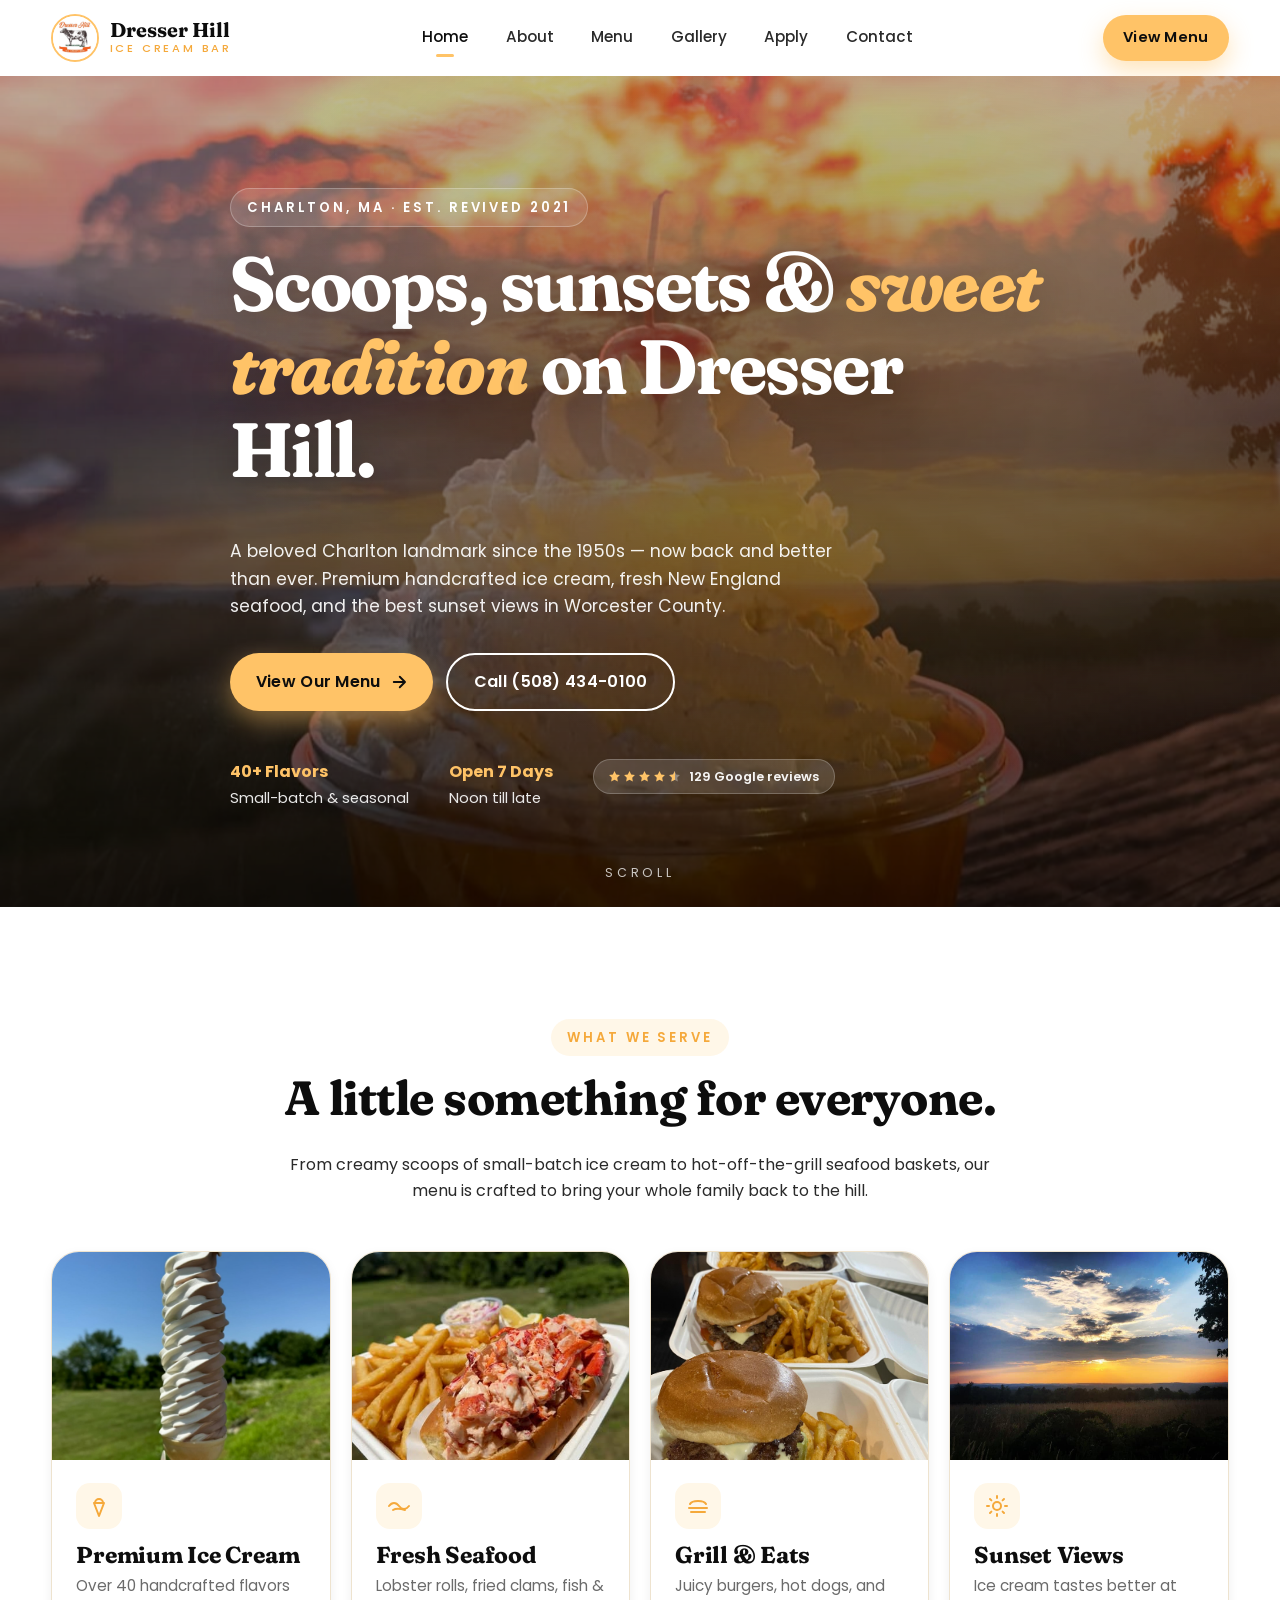
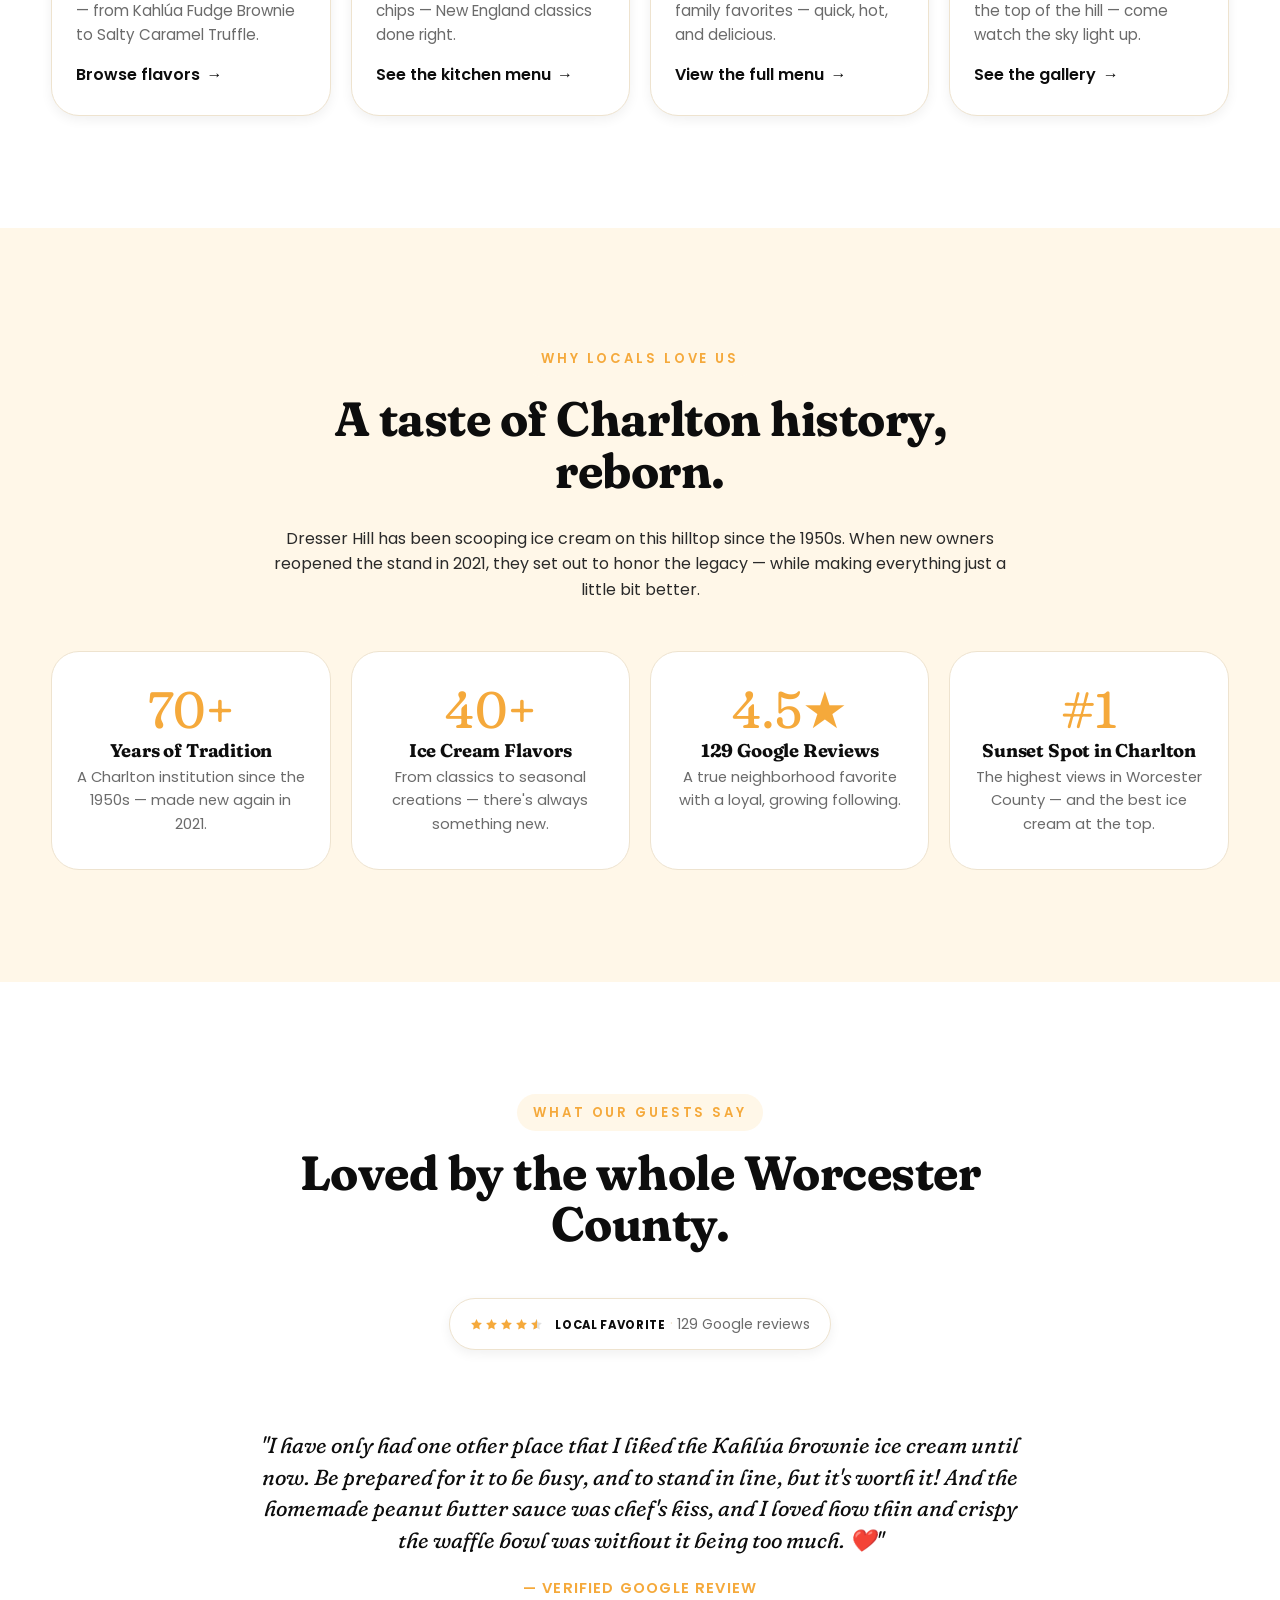
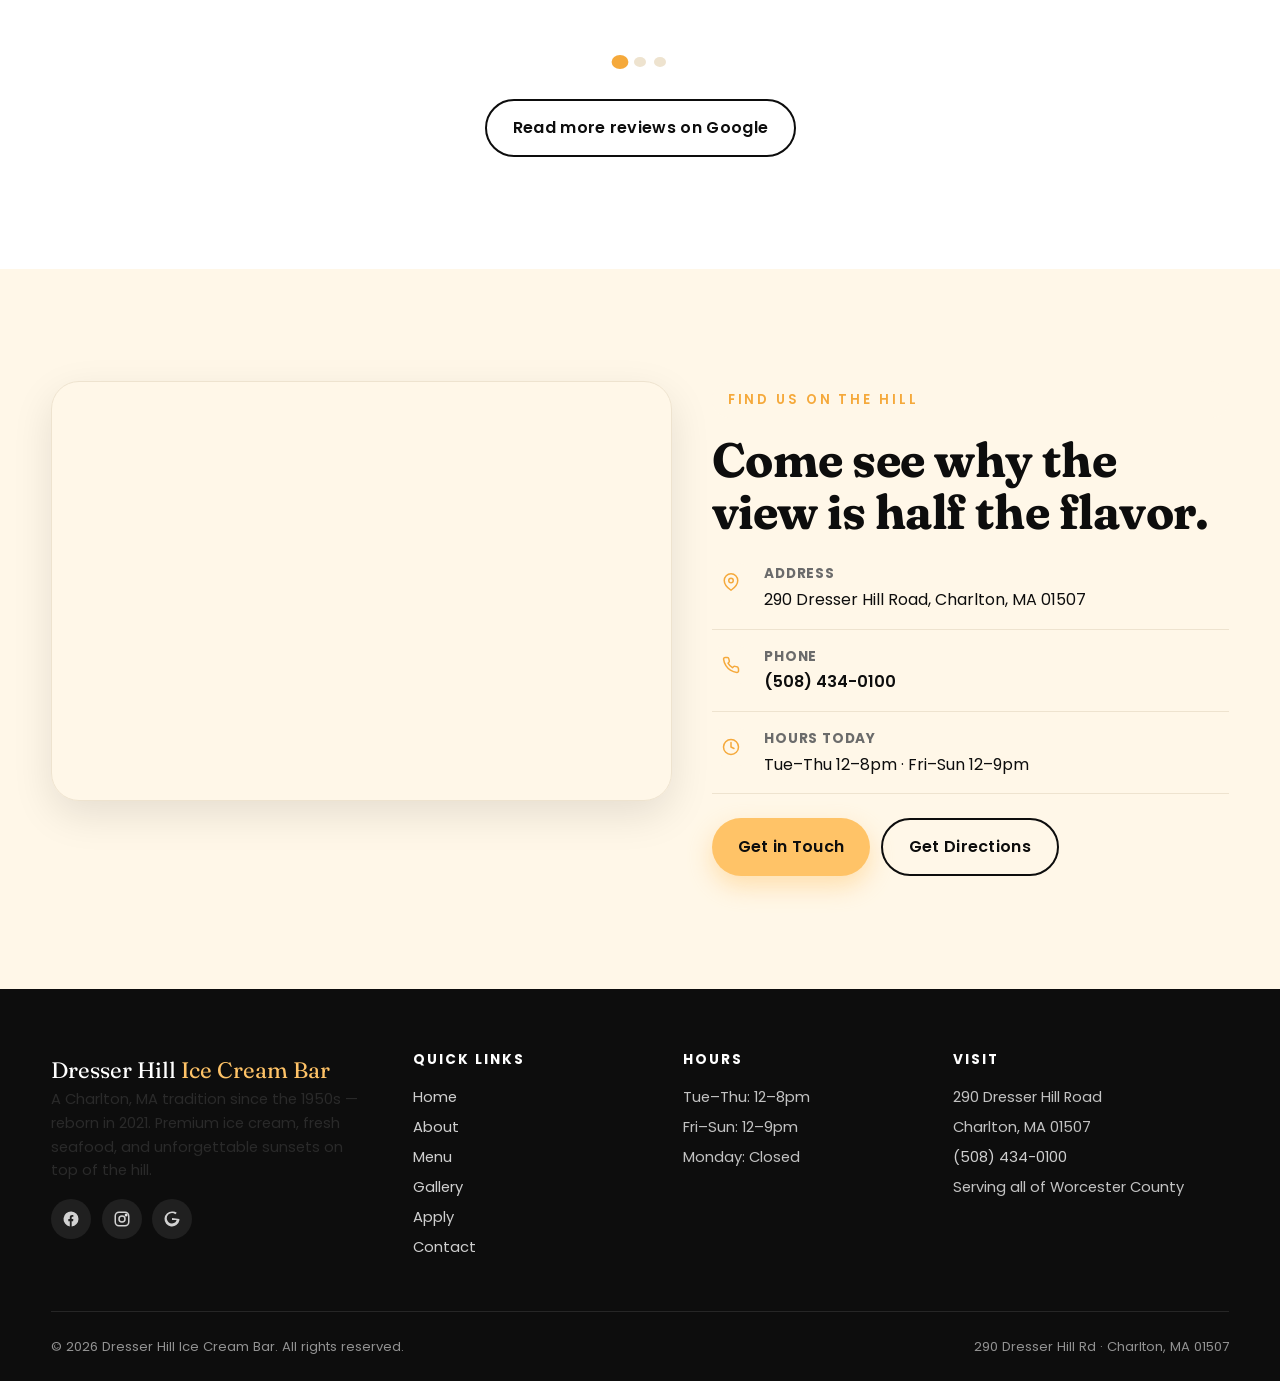
==== commit 638935a9: "Improve Google Maps embed centering for location accuracy. Point both embedded maps to precise busin" ====
--- a/index.html
+++ b/index.html
@@ -262,8 +262,8 @@
     <div class="locate">
       <div class="locate__map reveal reveal--left">
         <iframe
-          src="https://www.google.com/maps?q=290+Dresser+Hill+Road,+Charlton,+MA+01507&output=embed"
-          loading="lazy" referrerpolicy="no-referrer-when-downgrade"
+          src="https://www.google.com/maps?q=42.0922369,-71.9698755&z=18&output=embed"
+          loading="eager" referrerpolicy="no-referrer-when-downgrade"
           title="Map to Dresser Hill Ice Cream Bar"></iframe>
       </div>
       <div class="locate__info reveal reveal--right">
--- a/css/styles.css
+++ b/css/styles.css
@@ -431,6 +431,11 @@
 .reveal--left.in { transform: translateX(0); }
 .reveal--right { transform: translateX(40px); }
 .reveal--right.in { transform: translateX(0); }
+.locate__map.reveal,
+.contact-map.reveal {
+  opacity: 1;
+  transform: none;
+}
 .reveal[data-stagger="1"] { transition-delay: .1s; }
 .reveal[data-stagger="2"] { transition-delay: .2s; }
 .reveal[data-stagger="3"] { transition-delay: .3s; }
@@ -952,6 +957,8 @@
   grid-template-columns: 1.1fr 1fr;
   gap: 3rem;
   align-items: flex-start;
+  width: 100%;
+  margin-inline: auto;
 }
 @media (max-width: 900px) { .contact-grid { grid-template-columns: 1fr; } }
 
@@ -965,6 +972,7 @@
 .form .row { display: grid; gap: 1rem; grid-template-columns: 1fr 1fr; margin-bottom: 1rem; }
 .form .row--single { grid-template-columns: 1fr; }
 @media (max-width: 600px) { .form .row { grid-template-columns: 1fr; } }
+.form .row > * { min-width: 0; }
 .form label {
   display: block;
   font-size: .82rem;
@@ -975,13 +983,20 @@
   text-transform: uppercase;
 }
 .form input, .form select, .form textarea {
+  display: block;
   width: 100%;
+  max-width: 100%;
+  min-width: 0;
   padding: .85rem 1rem;
   border: 1px solid var(--line);
   border-radius: var(--radius-sm);
   font: inherit;
   background: var(--cream);
   transition: border-color .2s, background .2s, box-shadow .2s;
+}
+.form input[type="date"] {
+  appearance: none;
+  -webkit-appearance: none;
 }
 .form input:focus, .form select:focus, .form textarea:focus {
   outline: 0;
@@ -1004,6 +1019,9 @@
 
 /* ---------- Apply page ---------- */
 .apply-wrap { max-width: 760px; margin: 0 auto; }
+.apply-wrap > *,
+.contact-grid > *,
+.why-grid > * { min-width: 0; }
 .apply-disclaimer {
   font-size: .88rem;
   color: var(--soft-ink);
@@ -1293,7 +1311,11 @@
   .svc-grid, .why-grid, .values { grid-template-columns: 1fr; gap: 1rem; }
   .locate { grid-template-columns: 1fr; gap: 1.5rem; }
   .story { grid-template-columns: 1fr; gap: 1.5rem; }
-  .contact-grid { grid-template-columns: 1fr; gap: 1.5rem; }
+  .contact-grid {
+    grid-template-columns: 1fr;
+    gap: 1.5rem;
+    padding-inline: .2rem;
+  }
   .service-block { grid-template-columns: 1fr; gap: 1.25rem; padding: 2rem 0; }
   .service-block:nth-child(even) .service-block__media { order: 0; }
   .flagship { grid-template-columns: 1fr; padding: 1.25rem; gap: 1.25rem; }
@@ -1320,11 +1342,13 @@
     min-height: 48px;
     padding: .9rem 1rem;
   }
+  .form input[type="date"] { overflow: hidden; }
   .form textarea { min-height: 140px; }
-  .form .row, .form .row--single { grid-template-columns: 1fr; gap: .75rem; }
+  .form .row, .form .row--single { grid-template-columns: 1fr; gap: .75rem; margin-bottom: .9rem; }
 
   /* Contact panel */
-  .contact-panel { padding: 1.5rem; }
+  .contact-grid > * { width: 100%; max-width: 100%; margin-inline: auto; }
+  .contact-panel { width: 100%; max-width: 100%; padding: 1.5rem; }
   .contact-panel .info-row { padding: .6rem 0; gap: .7rem; }
   .contact-map-below { padding-top: 2.25rem; }
 
@@ -1402,6 +1426,9 @@
 }
 
 @media (max-width: 420px) {
+  .form { padding: 1.25rem; }
+  .contact-panel { padding: 1.25rem; }
+  .why-card { padding: 1.35rem 1.1rem; }
   .hero__meta { gap: .8rem 1.2rem; }
   .hero__cta { flex-direction: column; width: 100%; }
   .hero__cta .btn { width: 100%; }
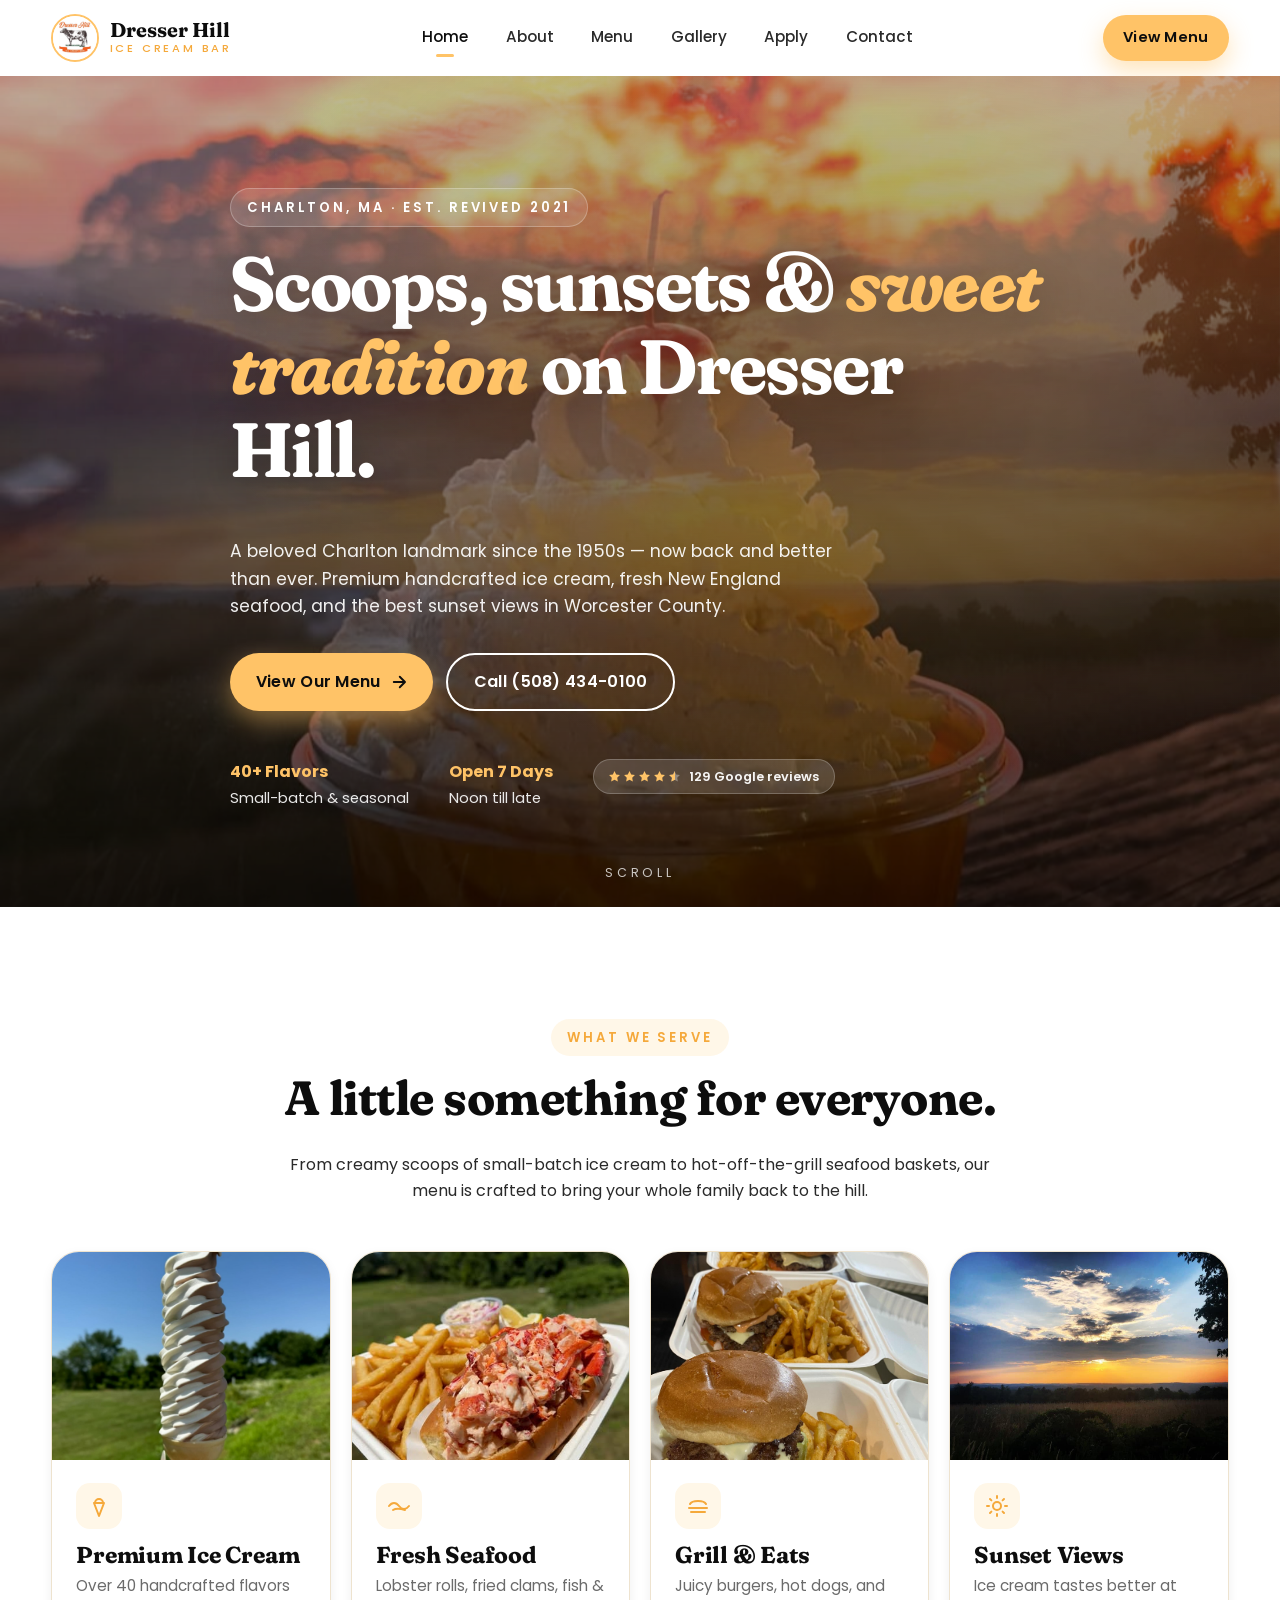
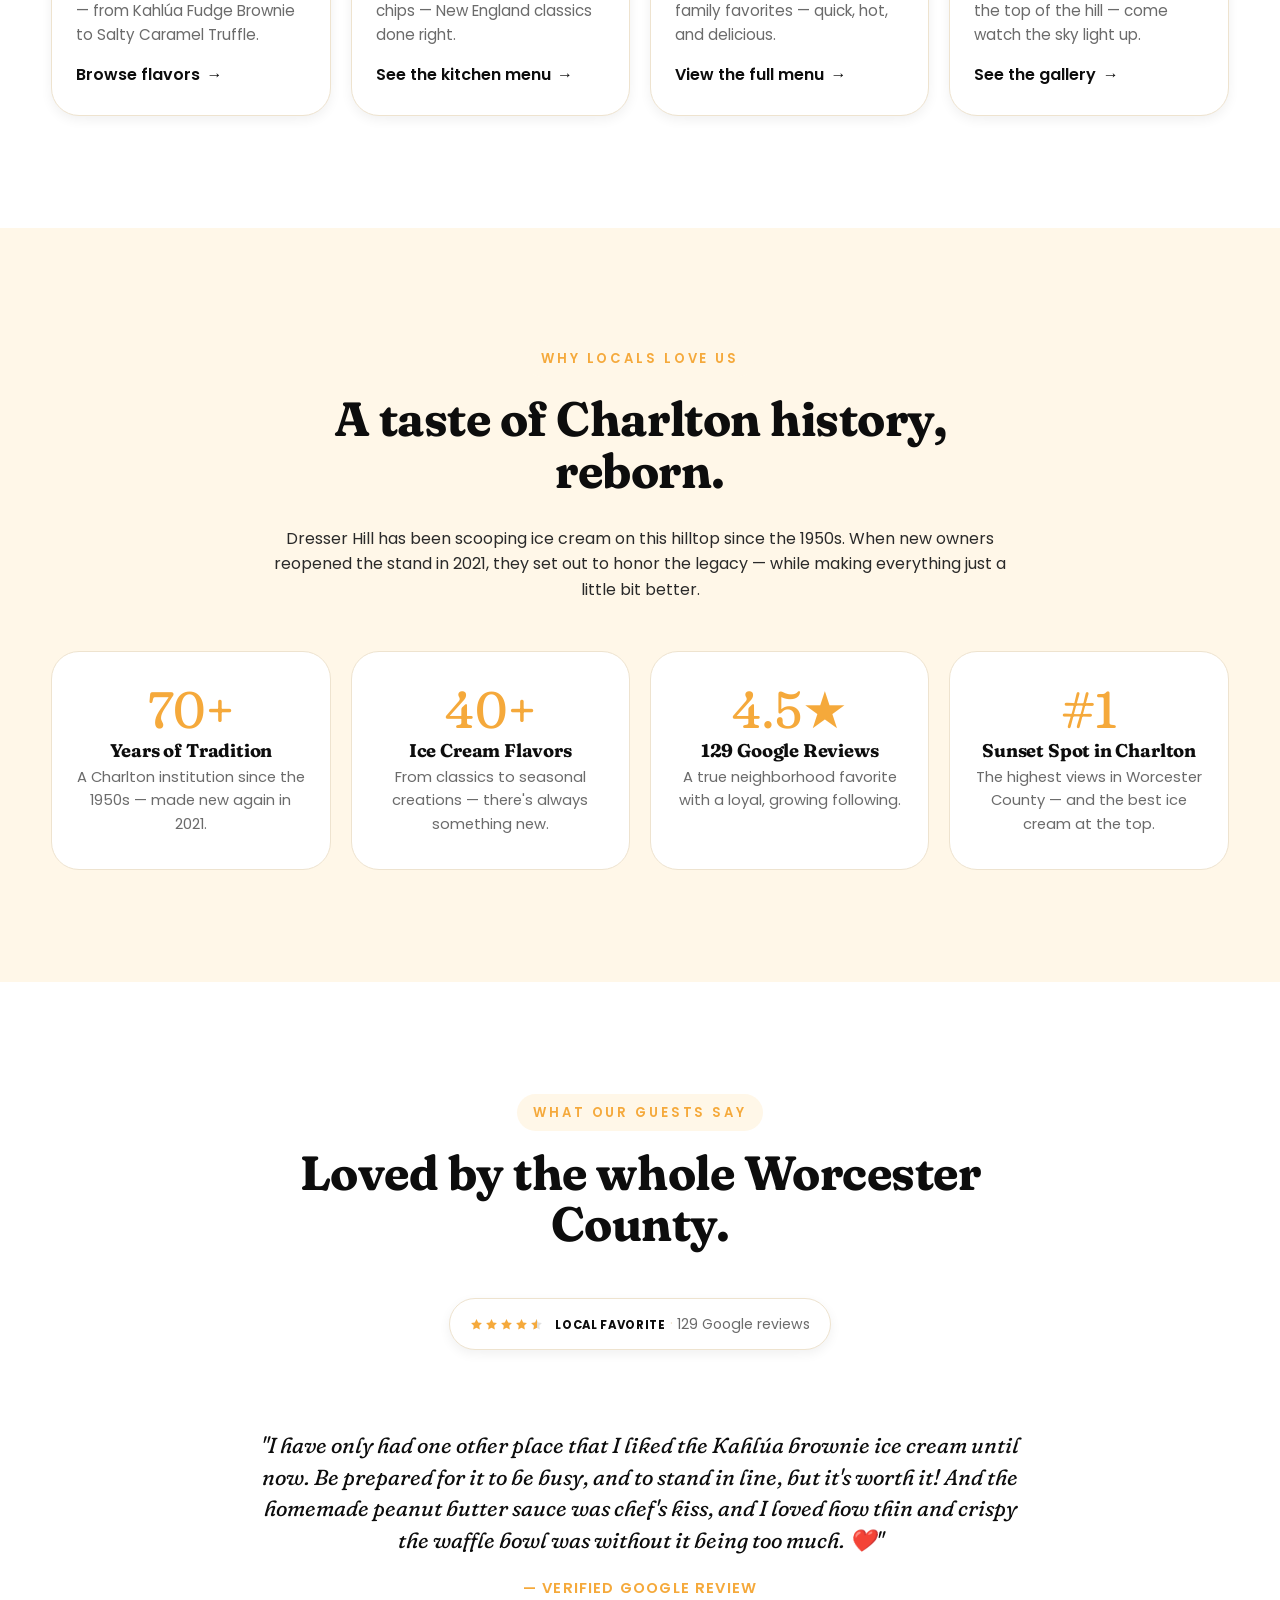
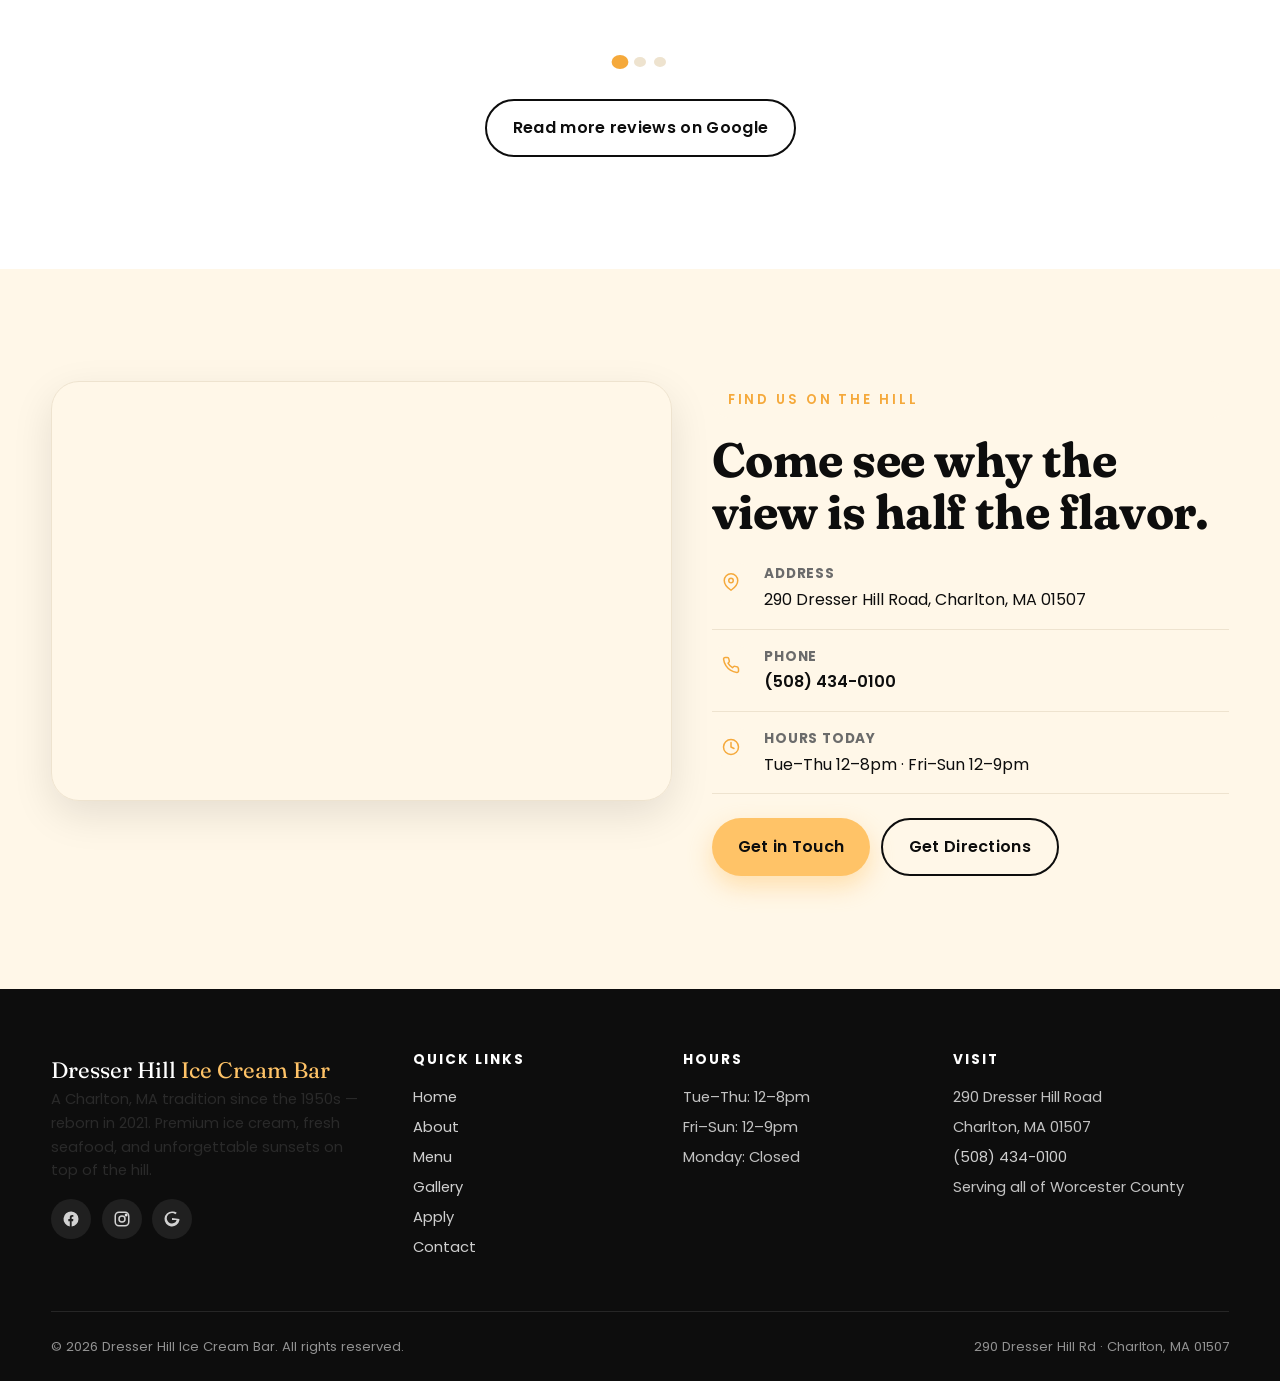
==== commit b5141ab0: "Add sitemap, robots, and Google-compliant favicon set for SEO recovery. Google is still showing cach" ====
--- a/index.html
+++ b/index.html
@@ -21,7 +21,11 @@
 <link href="https://fonts.googleapis.com/css2?family=Fraunces:ital,opsz,wght,SOFT,WONK@0,9..144,400..800,30..100,0..1;1,9..144,400..700,30..100,0..1&family=Poppins:wght@300;400;500;600;700&display=swap" rel="stylesheet" />
 
 <link rel="stylesheet" href="css/styles.css" />
-<link rel="icon" href="images/logo.jpg" type="image/jpeg" />
+<link rel="icon" type="image/png" sizes="192x192" href="favicon-192.png" />
+<link rel="icon" type="image/png" sizes="48x48" href="favicon-48.png" />
+<link rel="icon" type="image/png" sizes="32x32" href="favicon-32.png" />
+<link rel="icon" type="image/png" sizes="16x16" href="favicon-16.png" />
+<link rel="apple-touch-icon" sizes="180x180" href="apple-touch-icon.png" />
 
 <!-- Schema.org LocalBusiness -->
 <script type="application/ld+json">
--- a/css/styles.css
+++ b/css/styles.css
@@ -1016,6 +1016,16 @@
   font-weight: 600;
 }
 .form-success.show { display: block; }
+.form-error {
+  display: none;
+  padding: 1rem;
+  background: #fdecec;
+  color: #8a1f1f;
+  border-radius: var(--radius-sm);
+  margin-top: 1rem;
+  font-weight: 600;
+}
+.form-error.show { display: block; }
 
 /* ---------- Apply page ---------- */
 .apply-wrap { max-width: 760px; margin: 0 auto; }
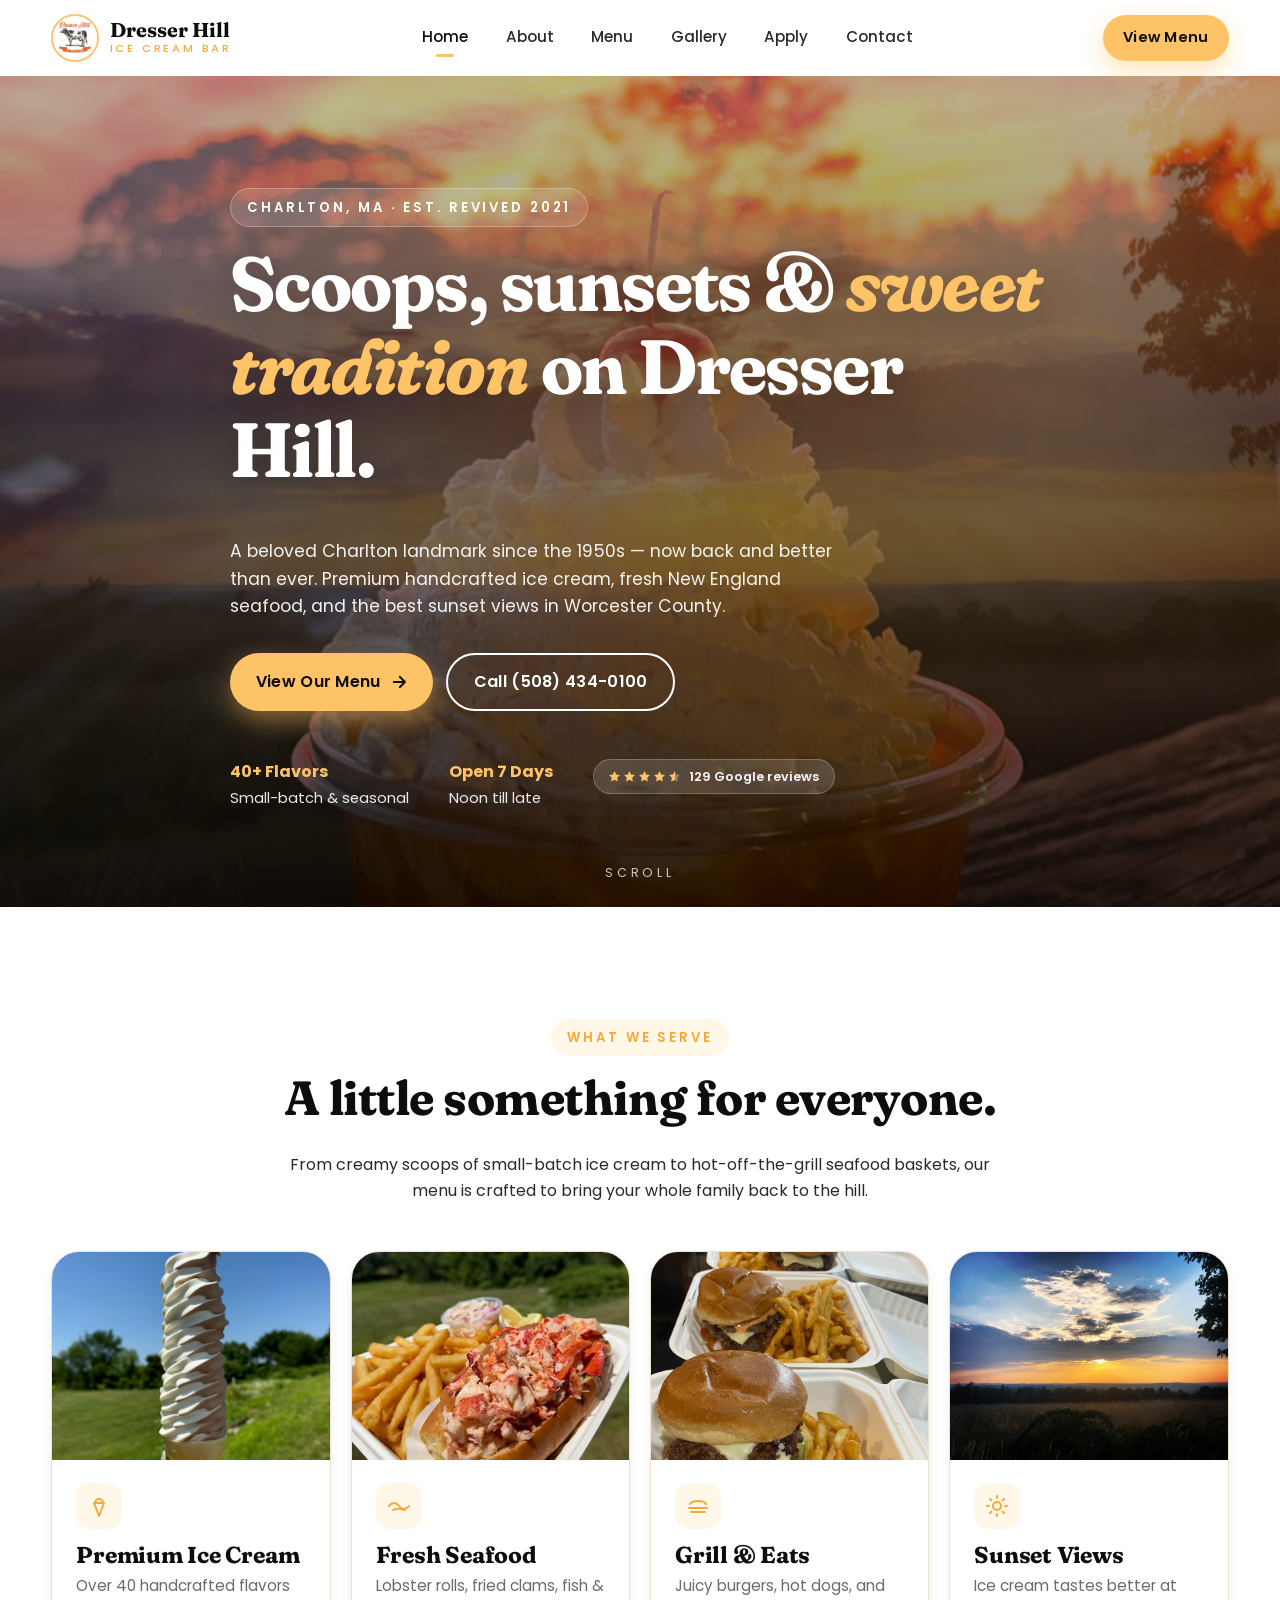
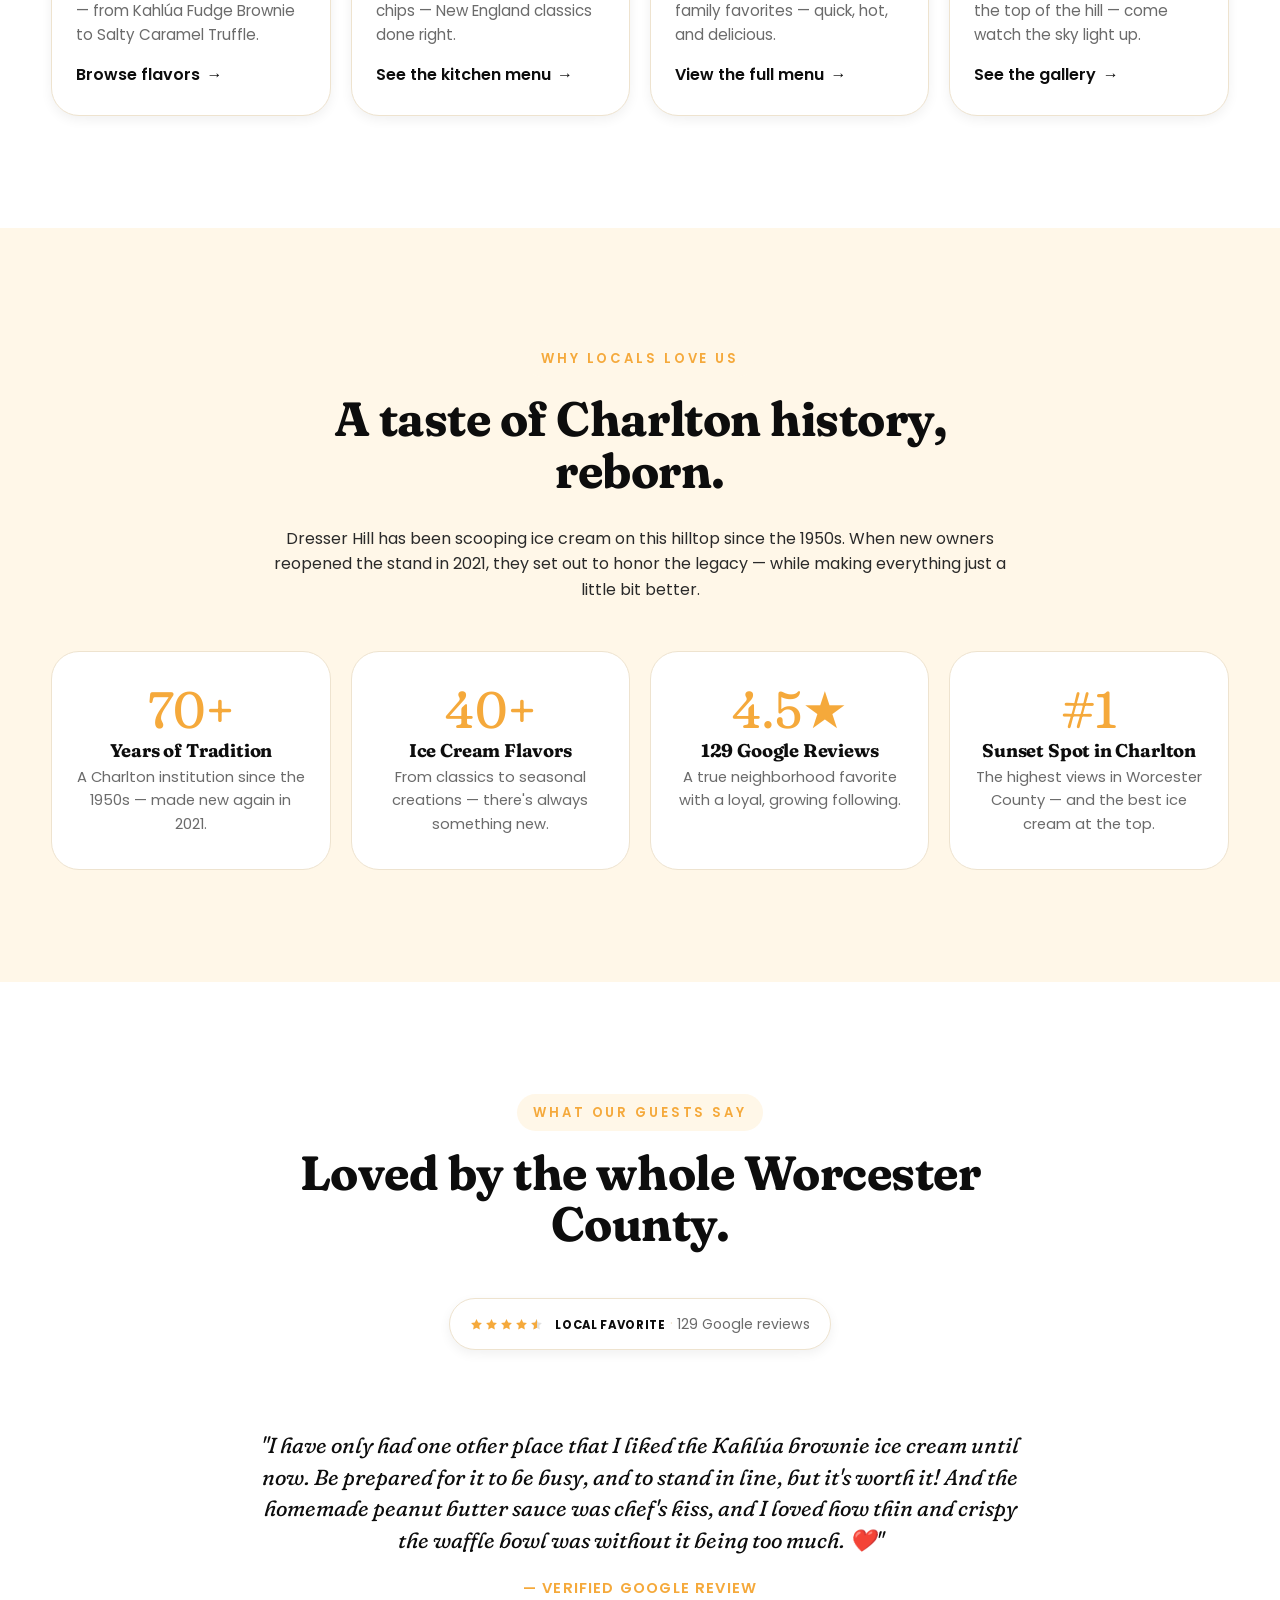
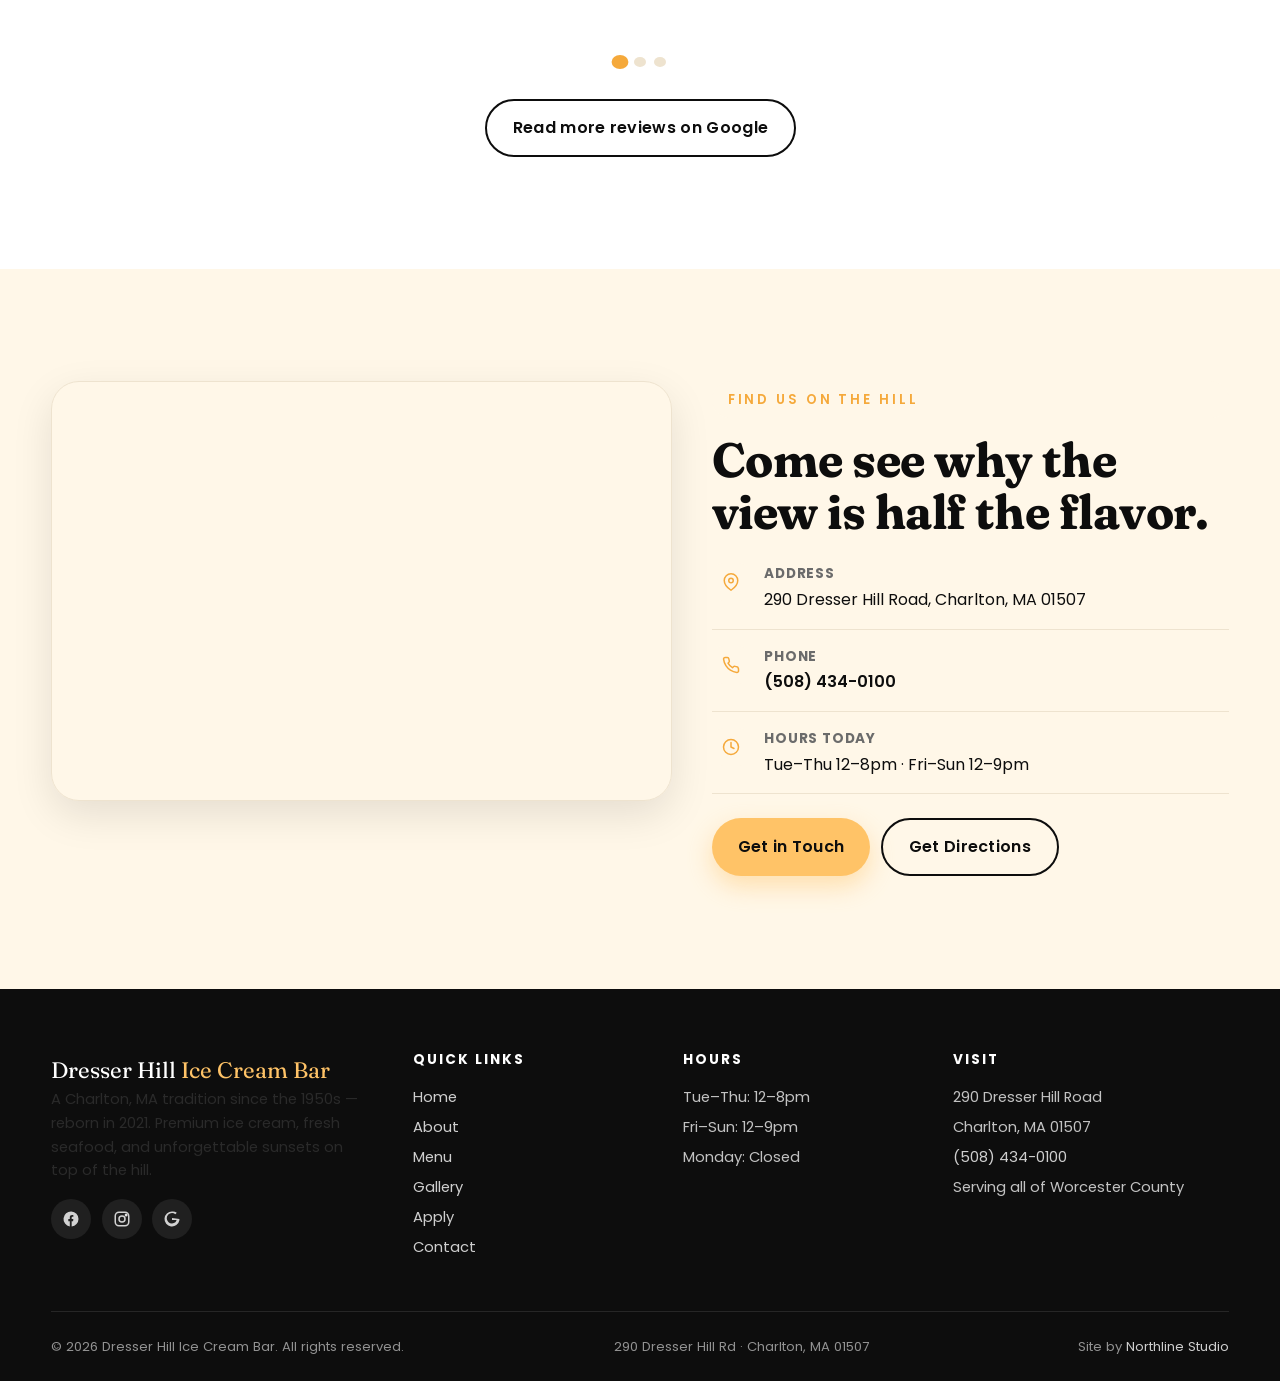
==== commit 74231381: "add: Built by Northline Studio footer credit Adds a small "Site by Northline Studio" line to the sit" ====
--- a/index.html
+++ b/index.html
@@ -345,6 +345,7 @@
     <div class="footer__bottom">
       <div>© 2026 Dresser Hill Ice Cream Bar. All rights reserved.</div>
       <div>290 Dresser Hill Rd · Charlton, MA 01507</div>
+      <div>Site by <a href="https://www.northlinestudio.info" rel="noopener" target="_blank">Northline Studio</a></div>
     </div>
   </div>
 </footer>
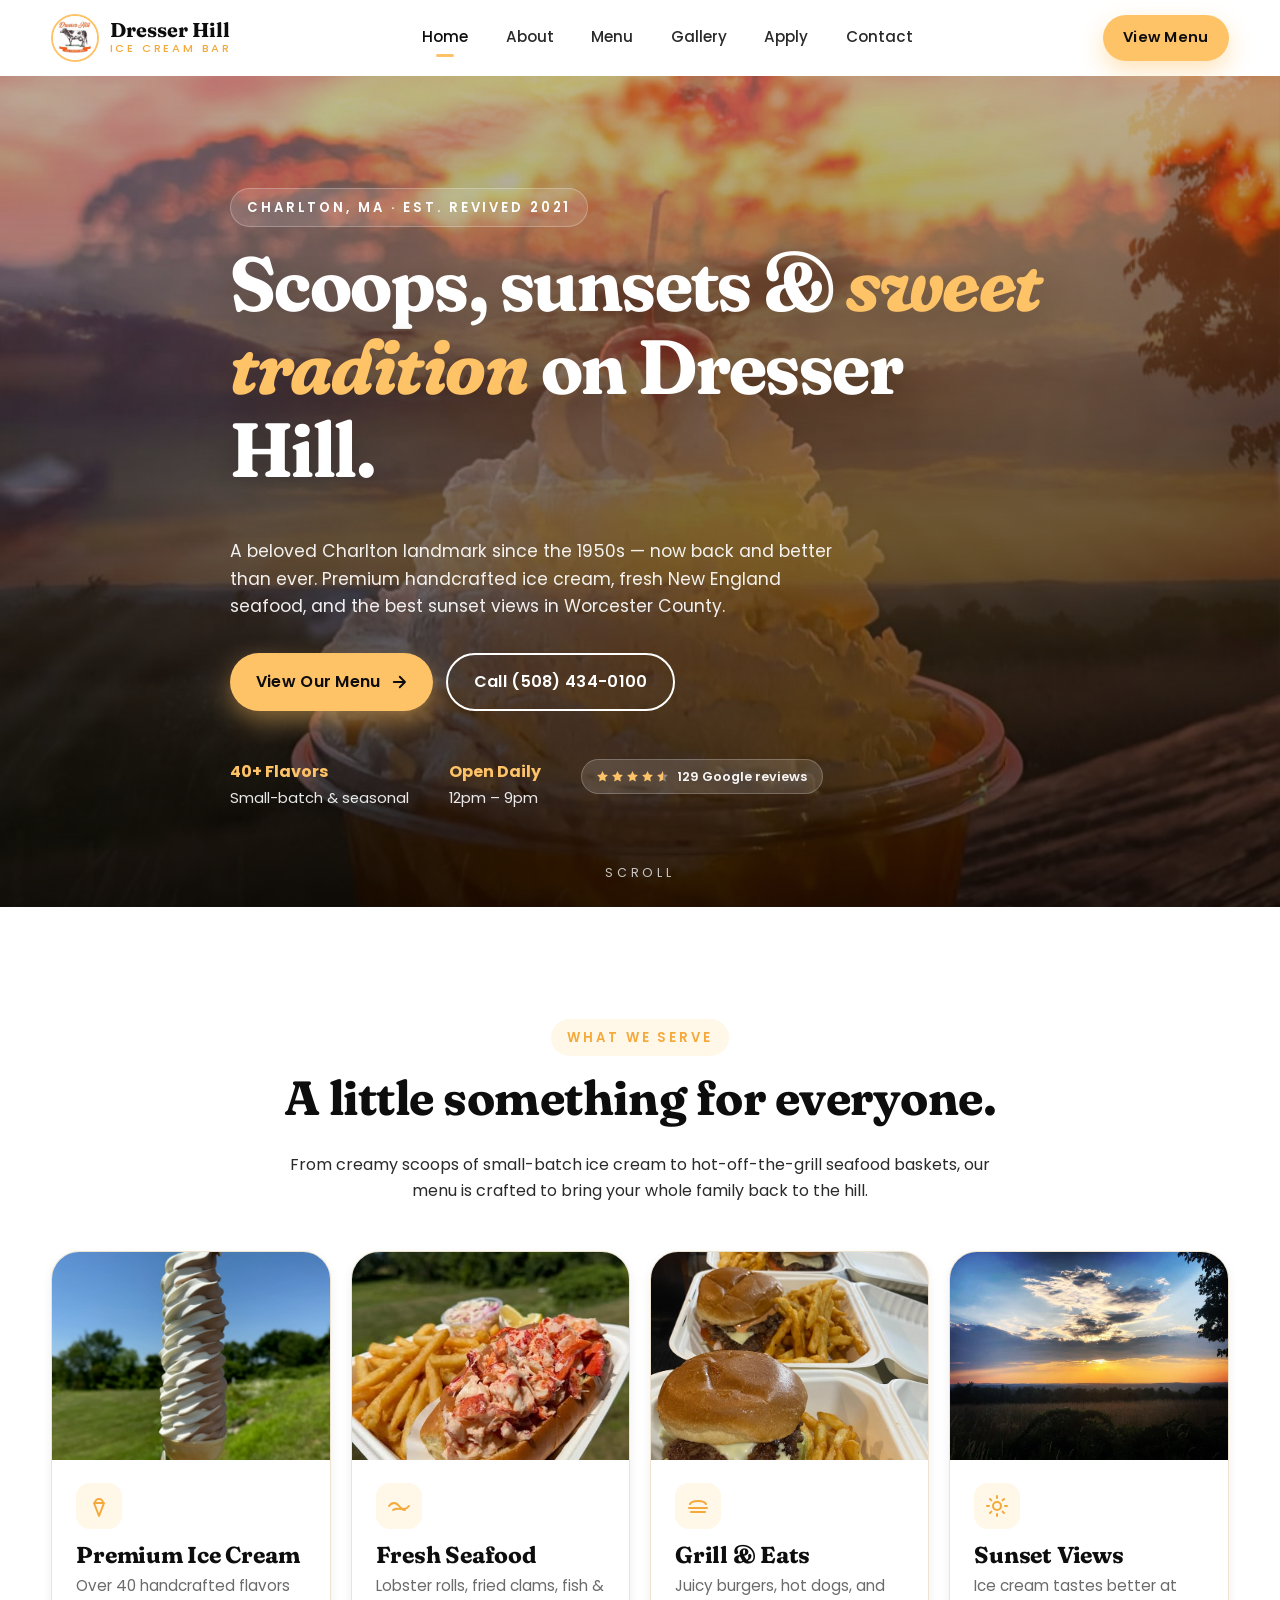
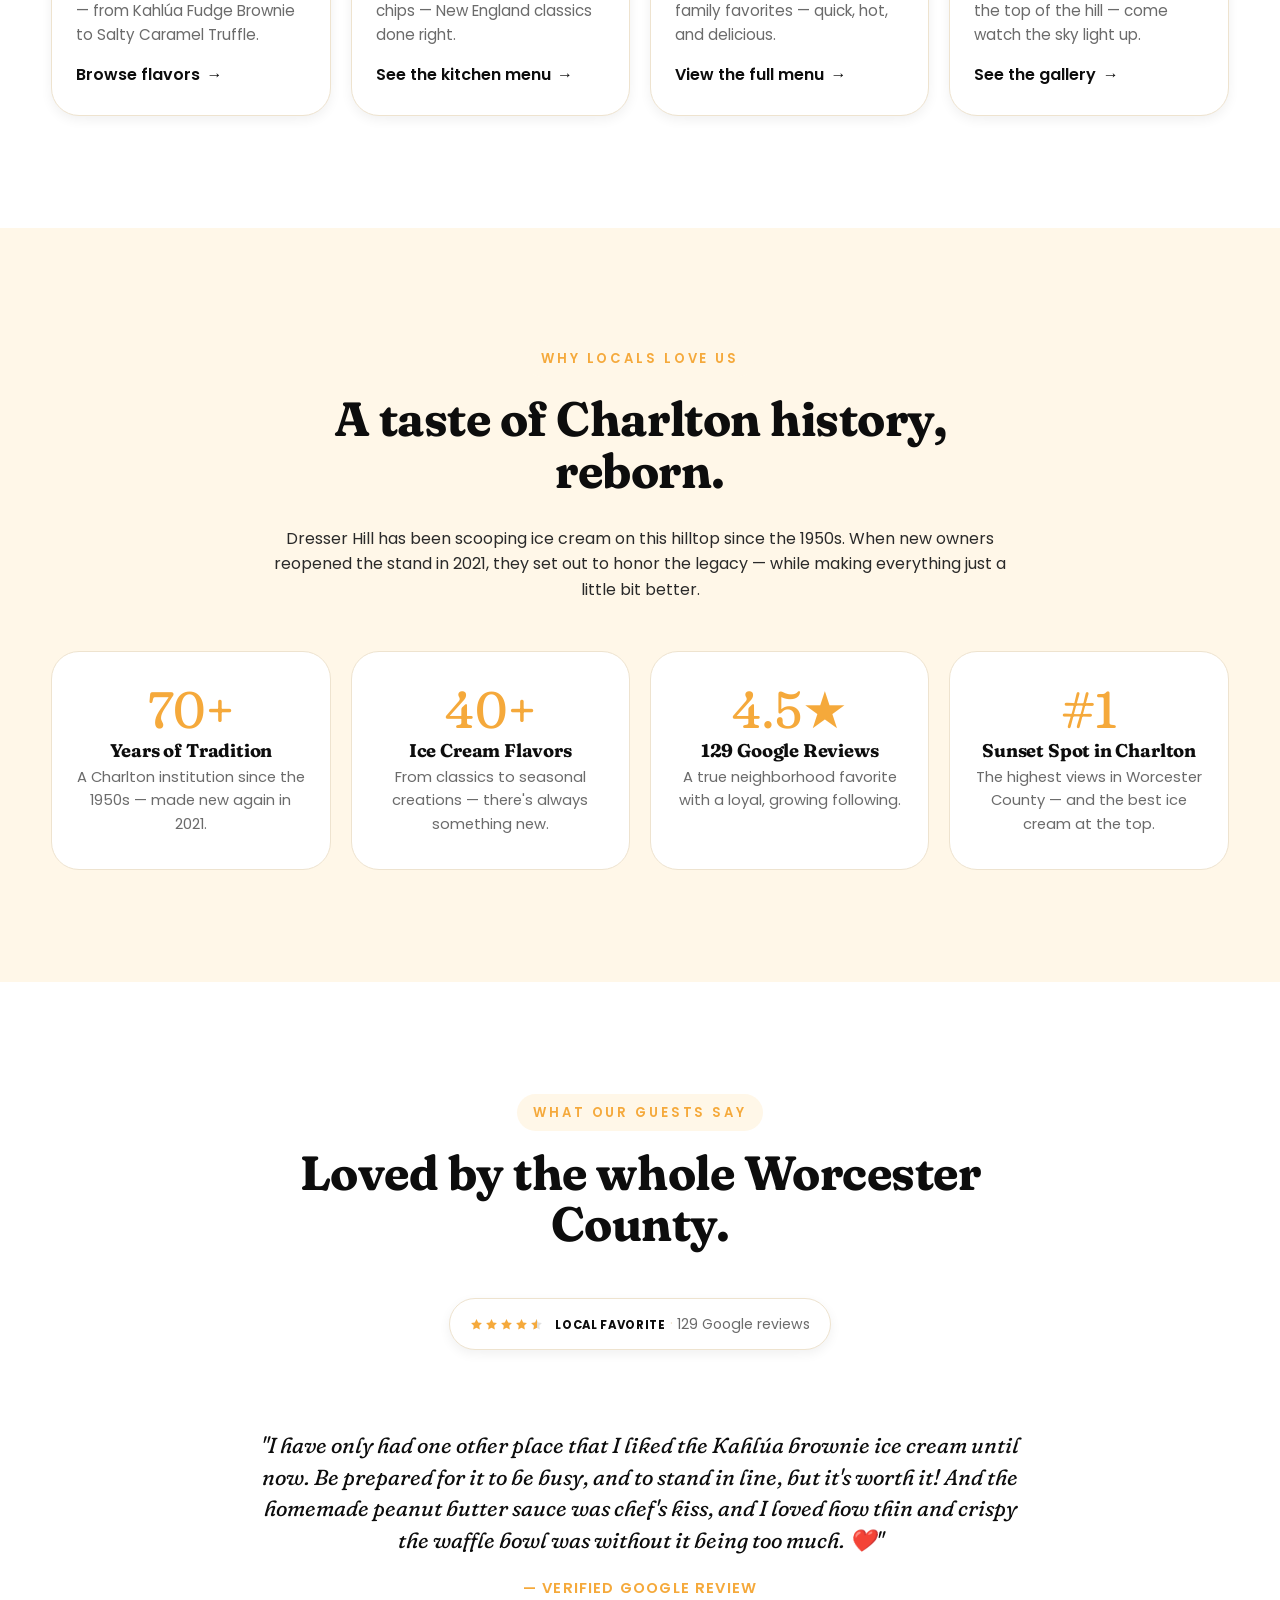
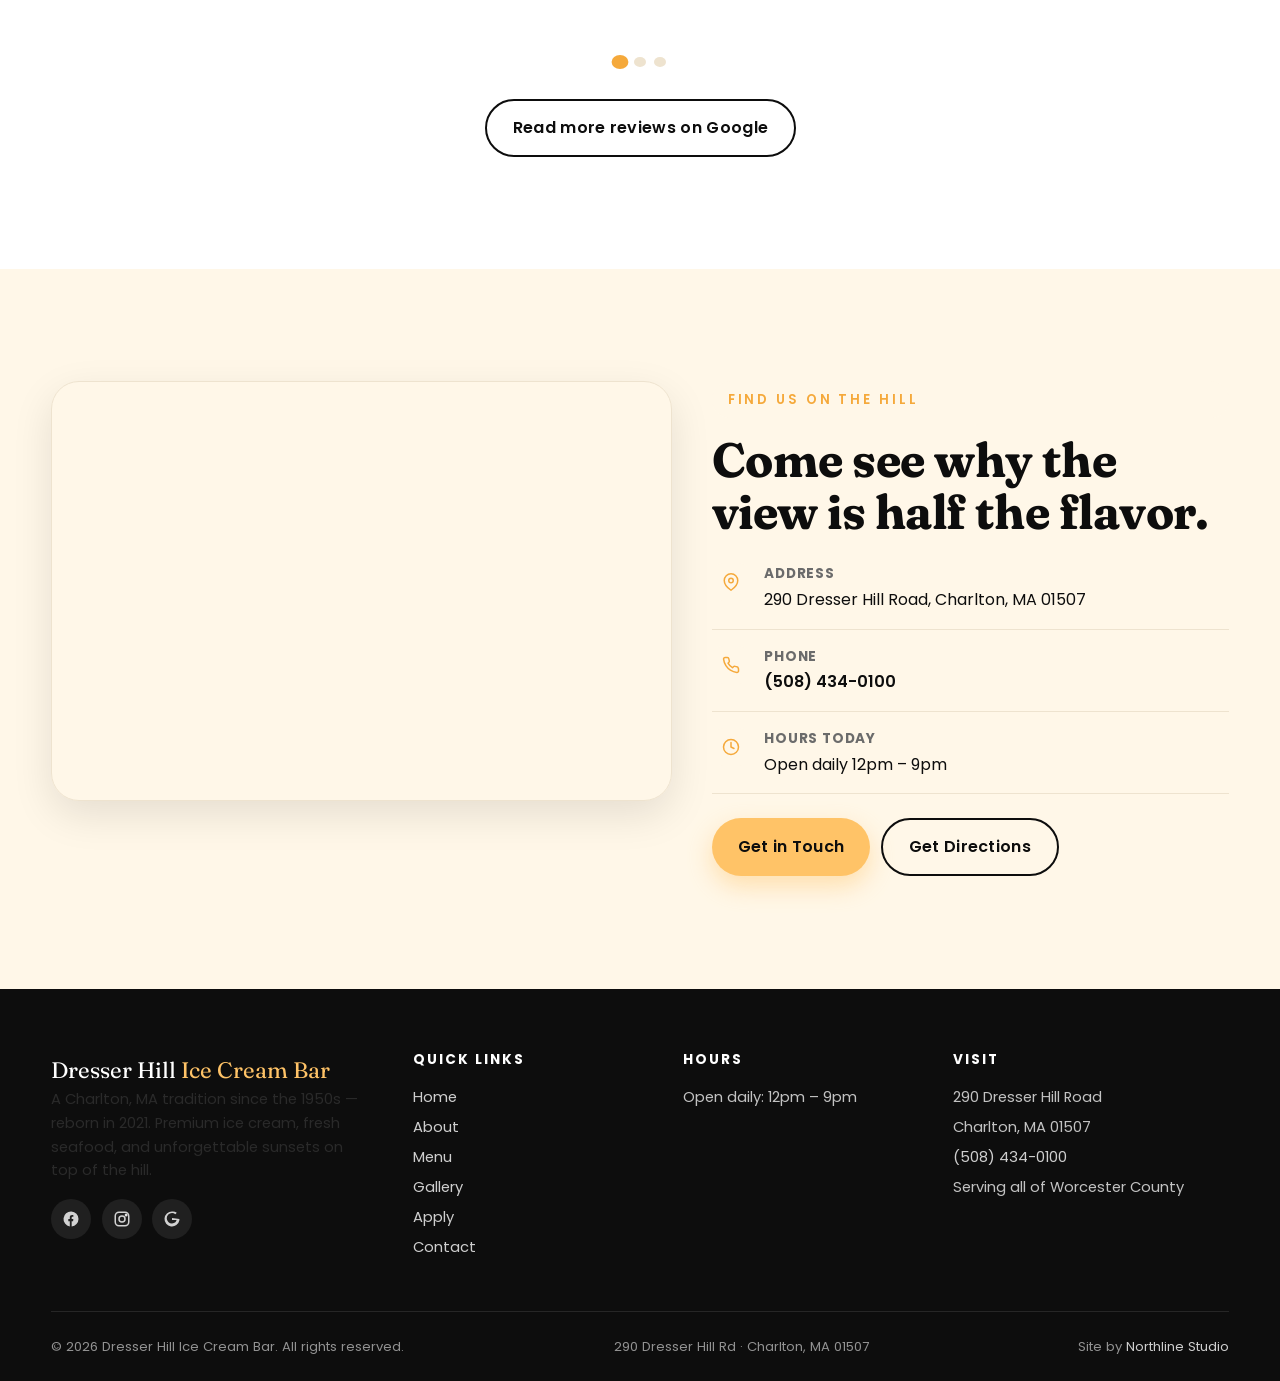
==== commit b79d8756: "update: hours to open daily 12pm–9pm across all pages Replaces the previous Tue–Thu 12–8pm / Fri–Sun" ====
--- a/index.html
+++ b/index.html
@@ -49,8 +49,7 @@
   "geo": { "@type": "GeoCoordinates", "latitude": 42.0922369, "longitude": -71.9698755 },
   "aggregateRating": { "@type": "AggregateRating", "ratingValue": "4.1", "reviewCount": "129" },
   "openingHoursSpecification": [
-    { "@type": "OpeningHoursSpecification", "dayOfWeek": ["Tuesday","Wednesday","Thursday"], "opens": "12:00", "closes": "20:00" },
-    { "@type": "OpeningHoursSpecification", "dayOfWeek": ["Friday","Saturday","Sunday"], "opens": "12:00", "closes": "21:00" }
+    { "@type": "OpeningHoursSpecification", "dayOfWeek": ["Monday","Tuesday","Wednesday","Thursday","Friday","Saturday","Sunday"], "opens": "12:00", "closes": "21:00" }
   ],
   "sameAs": [
     "https://www.facebook.com/profile.php?id=61554546819414",
@@ -104,7 +103,7 @@
     </div>
     <div class="hero__meta">
       <div><strong>40+ Flavors</strong>Small-batch & seasonal</div>
-      <div><strong>Open 7 Days</strong>Noon till late</div>
+      <div><strong>Open Daily</strong>12pm – 9pm</div>
       <div class="hero__meta-badge">
         <div class="hero__rating" aria-label="4.5 out of 5 stars on Google, 129 reviews">
           <span class="star-rating star-rating--hero" aria-hidden="true">
@@ -283,7 +282,7 @@
         </div>
         <div class="info-row">
           <span class="icon"><svg width="18" height="18" viewBox="0 0 24 24" fill="none" stroke="currentColor" stroke-width="2" stroke-linecap="round" stroke-linejoin="round"><circle cx="12" cy="12" r="10"/><path d="M12 6v6l4 2"/></svg></span>
-          <div><strong>Hours Today</strong>Tue–Thu 12–8pm · Fri–Sun 12–9pm</div>
+          <div><strong>Hours Today</strong>Open daily 12pm – 9pm</div>
         </div>
         <div style="margin-top:1.5rem;display:flex;gap:.7rem;flex-wrap:wrap;">
           <a href="contact.html" class="btn btn--primary">Get in Touch</a>
@@ -327,9 +326,7 @@
       <div>
         <h4>Hours</h4>
         <ul class="footer__list">
-          <li>Tue–Thu: 12–8pm</li>
-          <li>Fri–Sun: 12–9pm</li>
-          <li>Monday: Closed</li>
+          <li>Open daily: 12pm – 9pm</li>
         </ul>
       </div>
       <div>
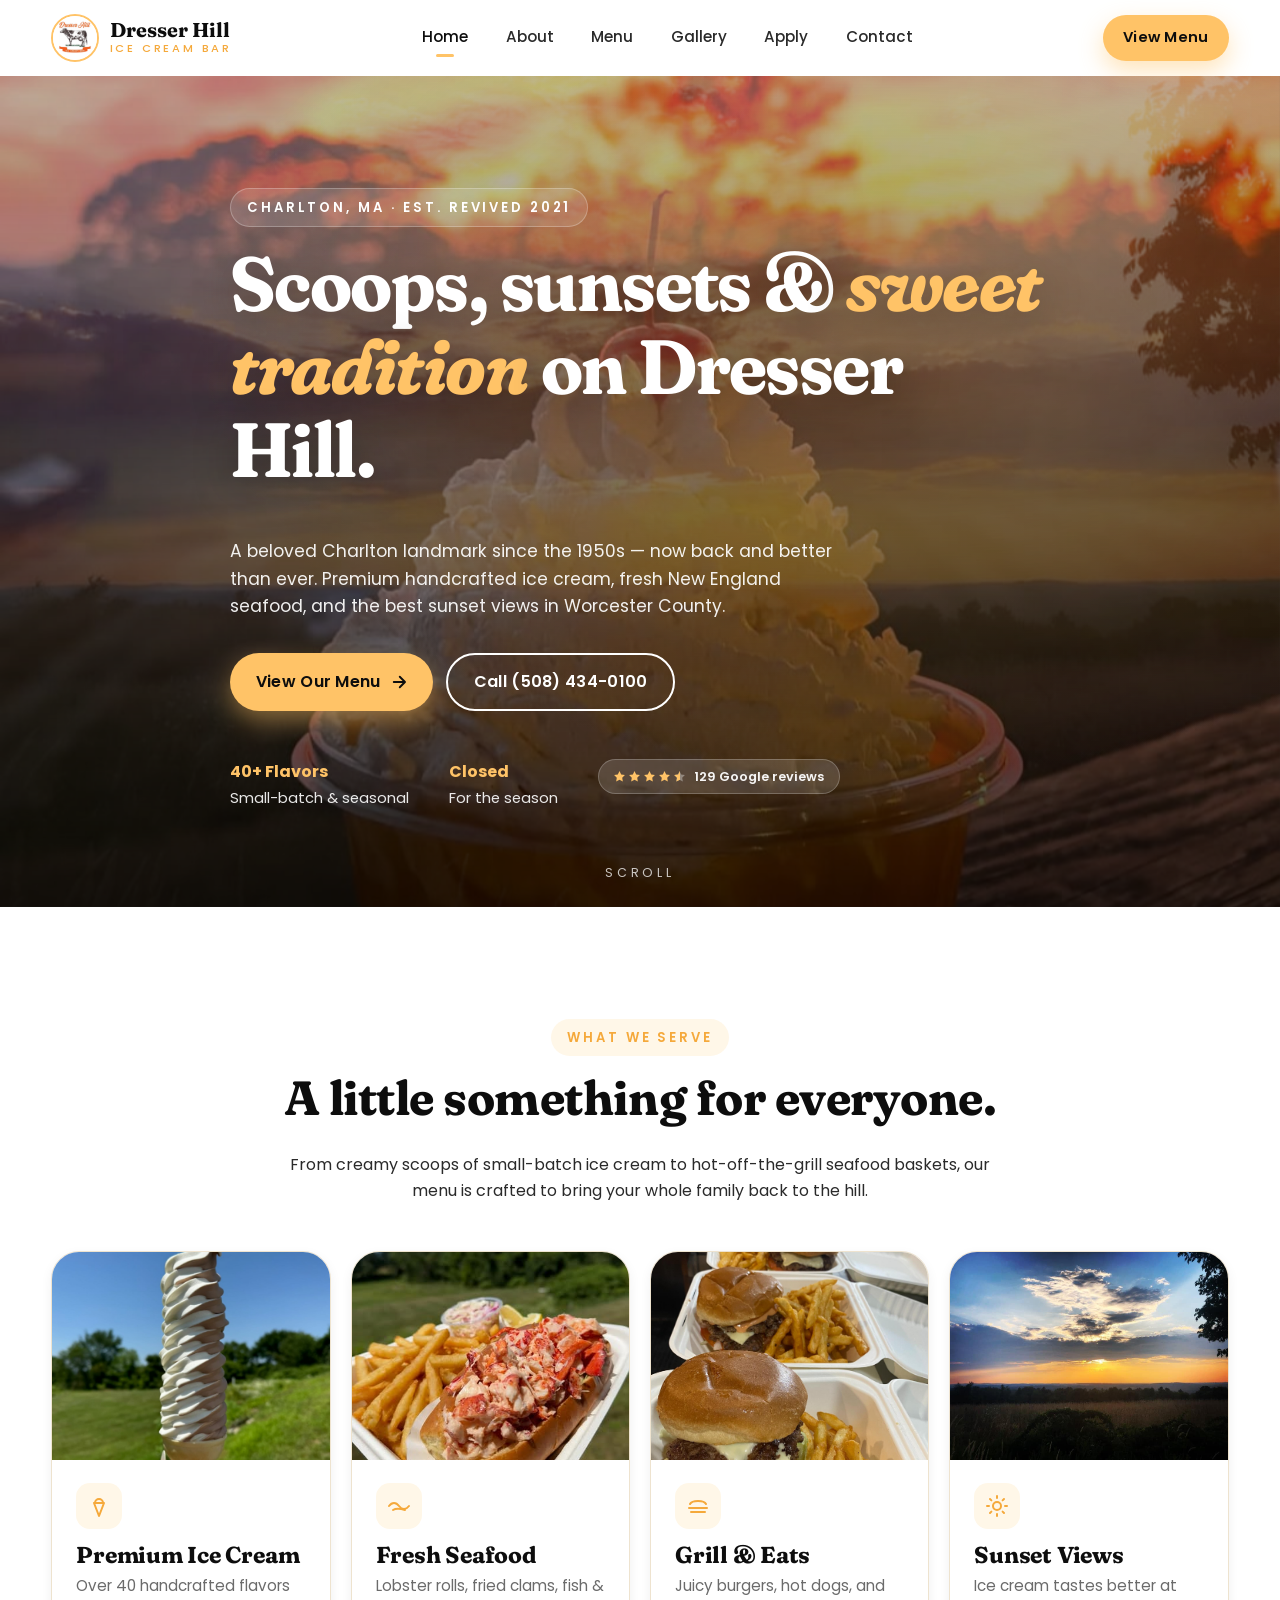
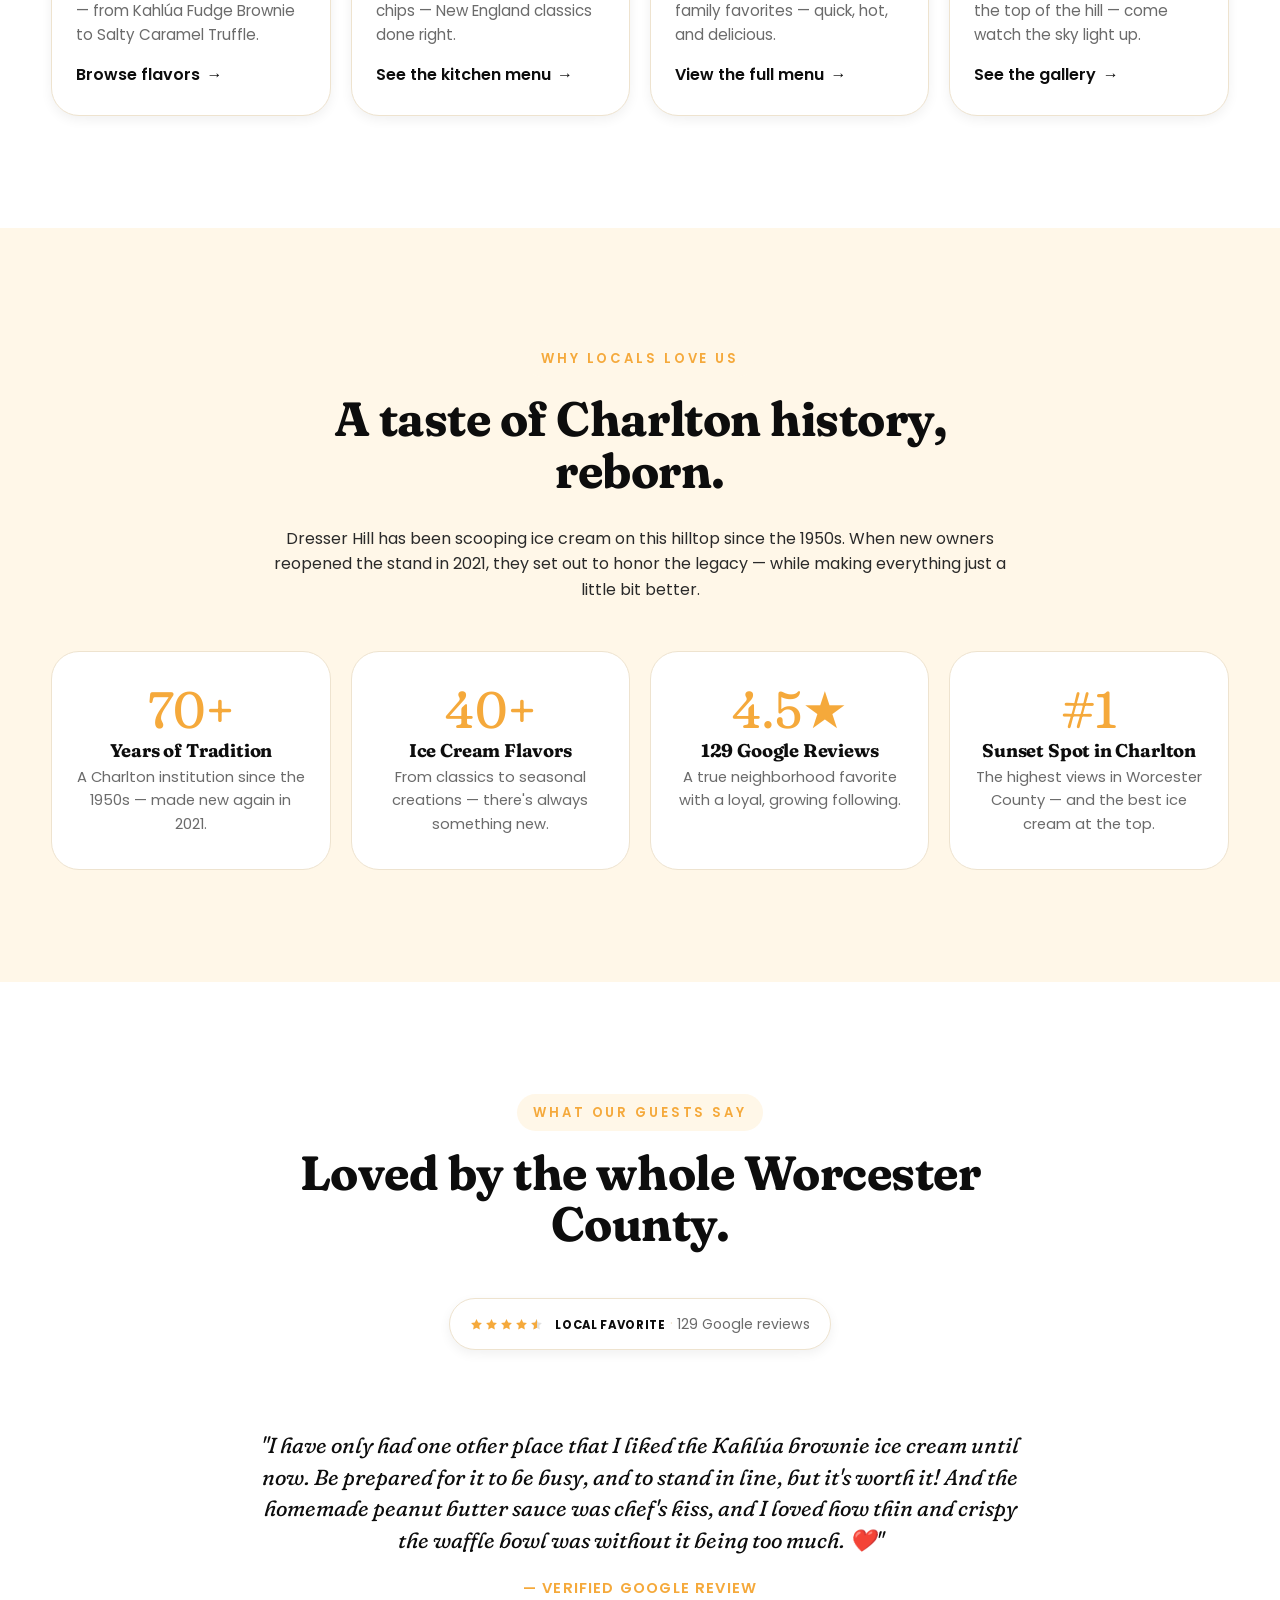
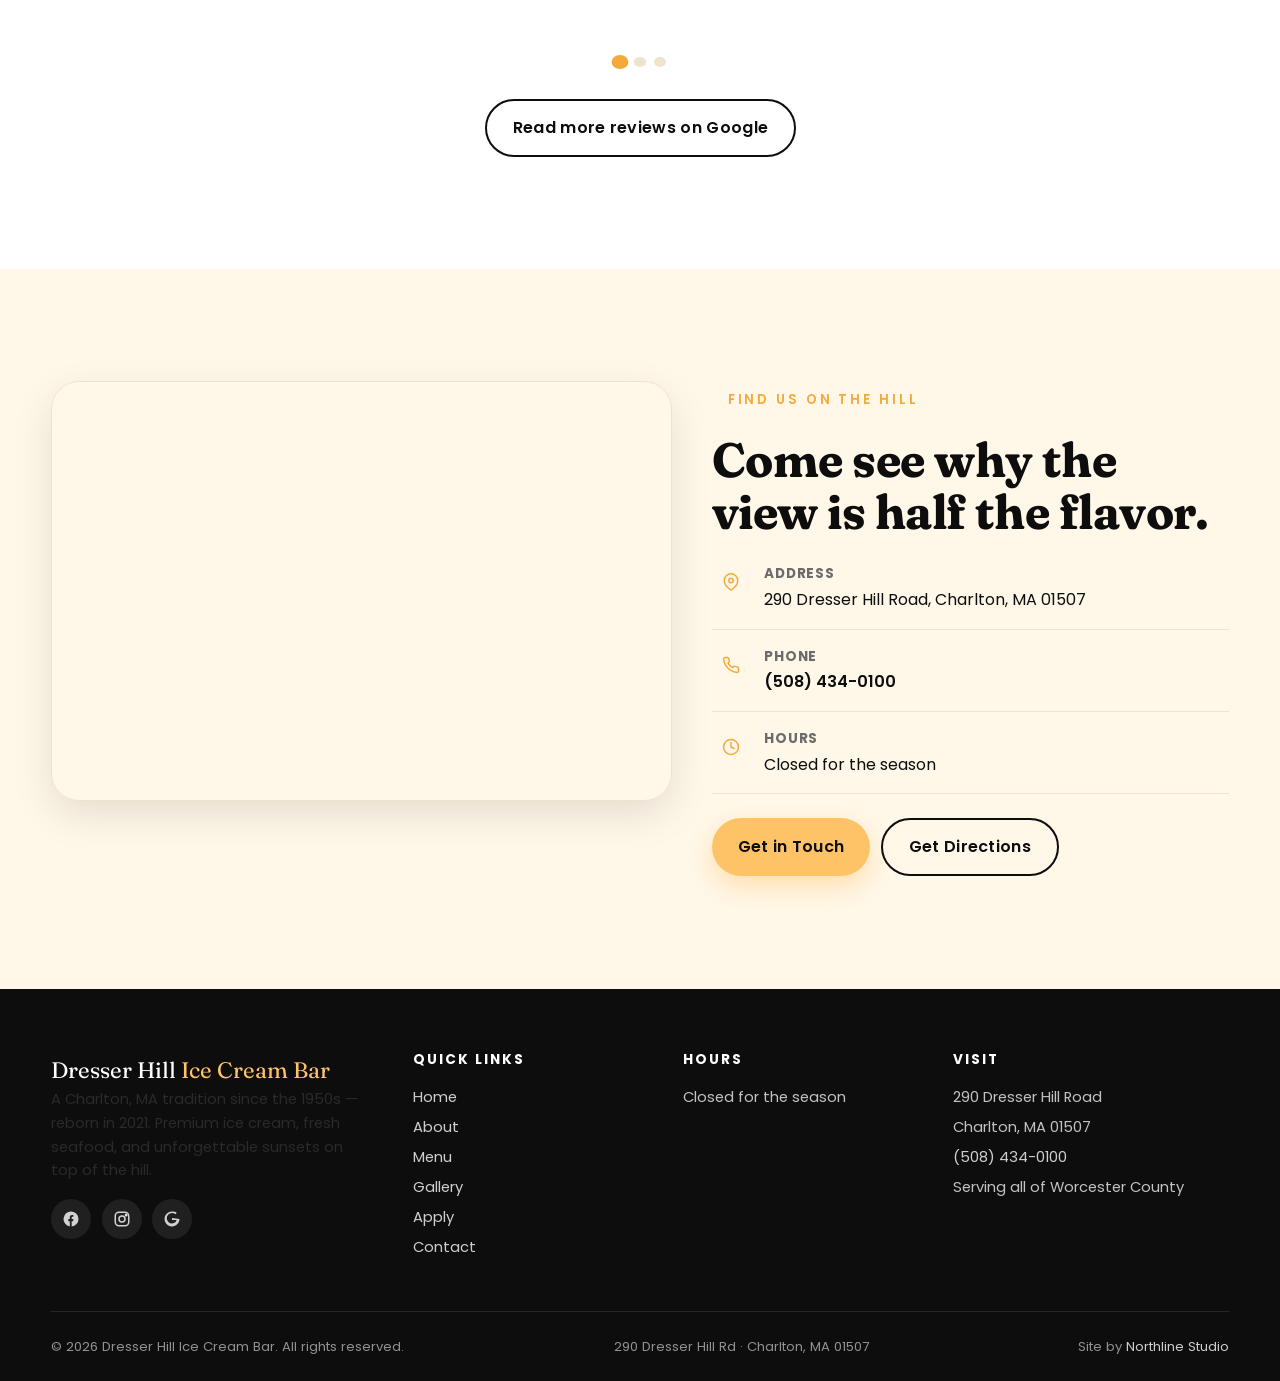
==== commit 0ee08067: "Update site hours to closed for the season" ====
--- a/index.html
+++ b/index.html
@@ -4,7 +4,7 @@
 <meta charset="UTF-8" />
 <meta name="viewport" content="width=device-width, initial-scale=1.0" />
 <title>Dresser Hill Ice Cream Bar — Charlton, MA | Ice Cream, Seafood & Sunset Views</title>
-<meta name="description" content="A Charlton, MA tradition since the 1950s — handcrafted premium ice cream, fresh seafood, and the best sunset views in Worcester County. Open daily on Dresser Hill Road." />
+<meta name="description" content="A Charlton, MA tradition since the 1950s — handcrafted premium ice cream, fresh seafood, and the best sunset views in Worcester County. Closed for the season." />
 <link rel="canonical" href="https://www.dresserhillicecreambar.com/" />
 
 <!-- Open Graph / social -->
@@ -48,9 +48,7 @@
   },
   "geo": { "@type": "GeoCoordinates", "latitude": 42.0922369, "longitude": -71.9698755 },
   "aggregateRating": { "@type": "AggregateRating", "ratingValue": "4.1", "reviewCount": "129" },
-  "openingHoursSpecification": [
-    { "@type": "OpeningHoursSpecification", "dayOfWeek": ["Monday","Tuesday","Wednesday","Thursday","Friday","Saturday","Sunday"], "opens": "12:00", "closes": "21:00" }
-  ],
+  "description": "Closed for the season.",
   "sameAs": [
     "https://www.facebook.com/profile.php?id=61554546819414",
     "https://www.instagram.com/dresserhillicecreambar"
@@ -103,7 +101,7 @@
     </div>
     <div class="hero__meta">
       <div><strong>40+ Flavors</strong>Small-batch & seasonal</div>
-      <div><strong>Open Daily</strong>12pm – 9pm</div>
+      <div><strong>Closed</strong>For the season</div>
       <div class="hero__meta-badge">
         <div class="hero__rating" aria-label="4.5 out of 5 stars on Google, 129 reviews">
           <span class="star-rating star-rating--hero" aria-hidden="true">
@@ -282,7 +280,7 @@
         </div>
         <div class="info-row">
           <span class="icon"><svg width="18" height="18" viewBox="0 0 24 24" fill="none" stroke="currentColor" stroke-width="2" stroke-linecap="round" stroke-linejoin="round"><circle cx="12" cy="12" r="10"/><path d="M12 6v6l4 2"/></svg></span>
-          <div><strong>Hours Today</strong>Open daily 12pm – 9pm</div>
+          <div><strong>Hours</strong>Closed for the season</div>
         </div>
         <div style="margin-top:1.5rem;display:flex;gap:.7rem;flex-wrap:wrap;">
           <a href="contact.html" class="btn btn--primary">Get in Touch</a>
@@ -326,7 +324,7 @@
       <div>
         <h4>Hours</h4>
         <ul class="footer__list">
-          <li>Open daily: 12pm – 9pm</li>
+          <li>Closed for the season</li>
         </ul>
       </div>
       <div>
